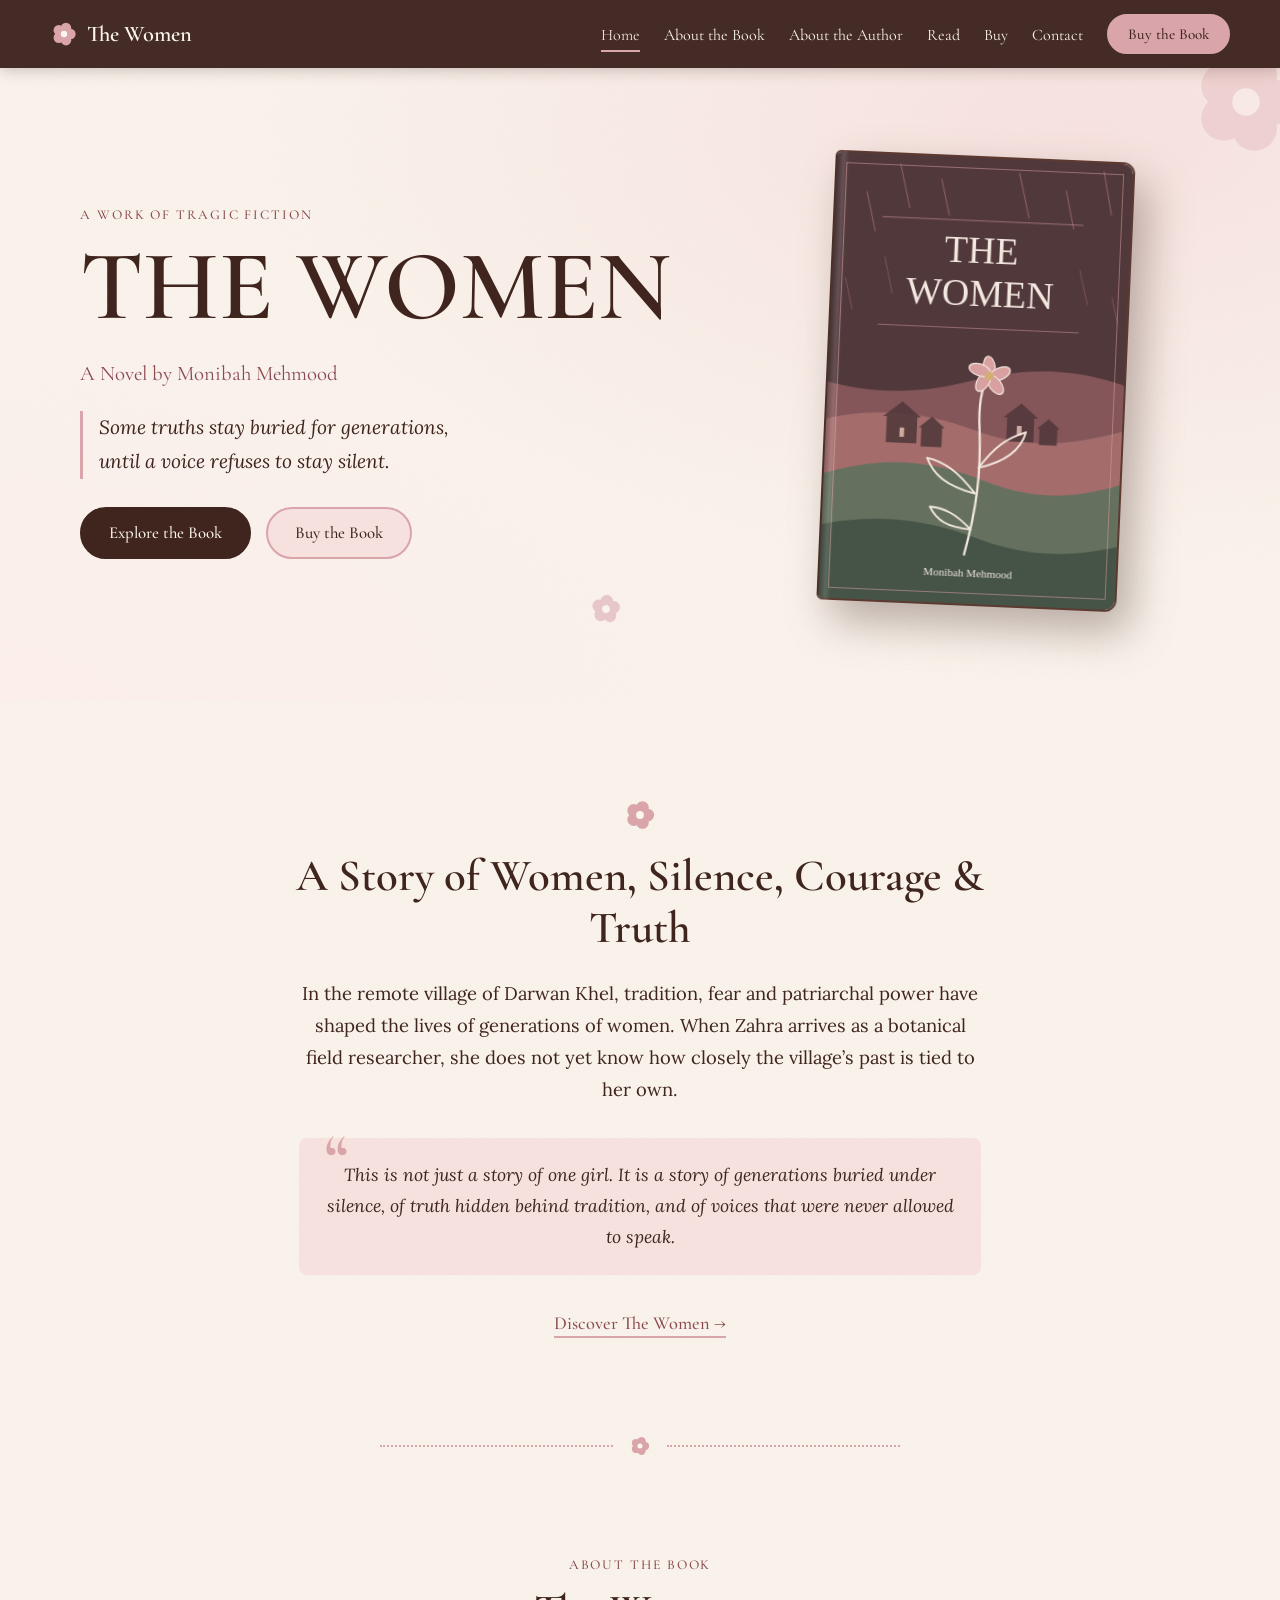
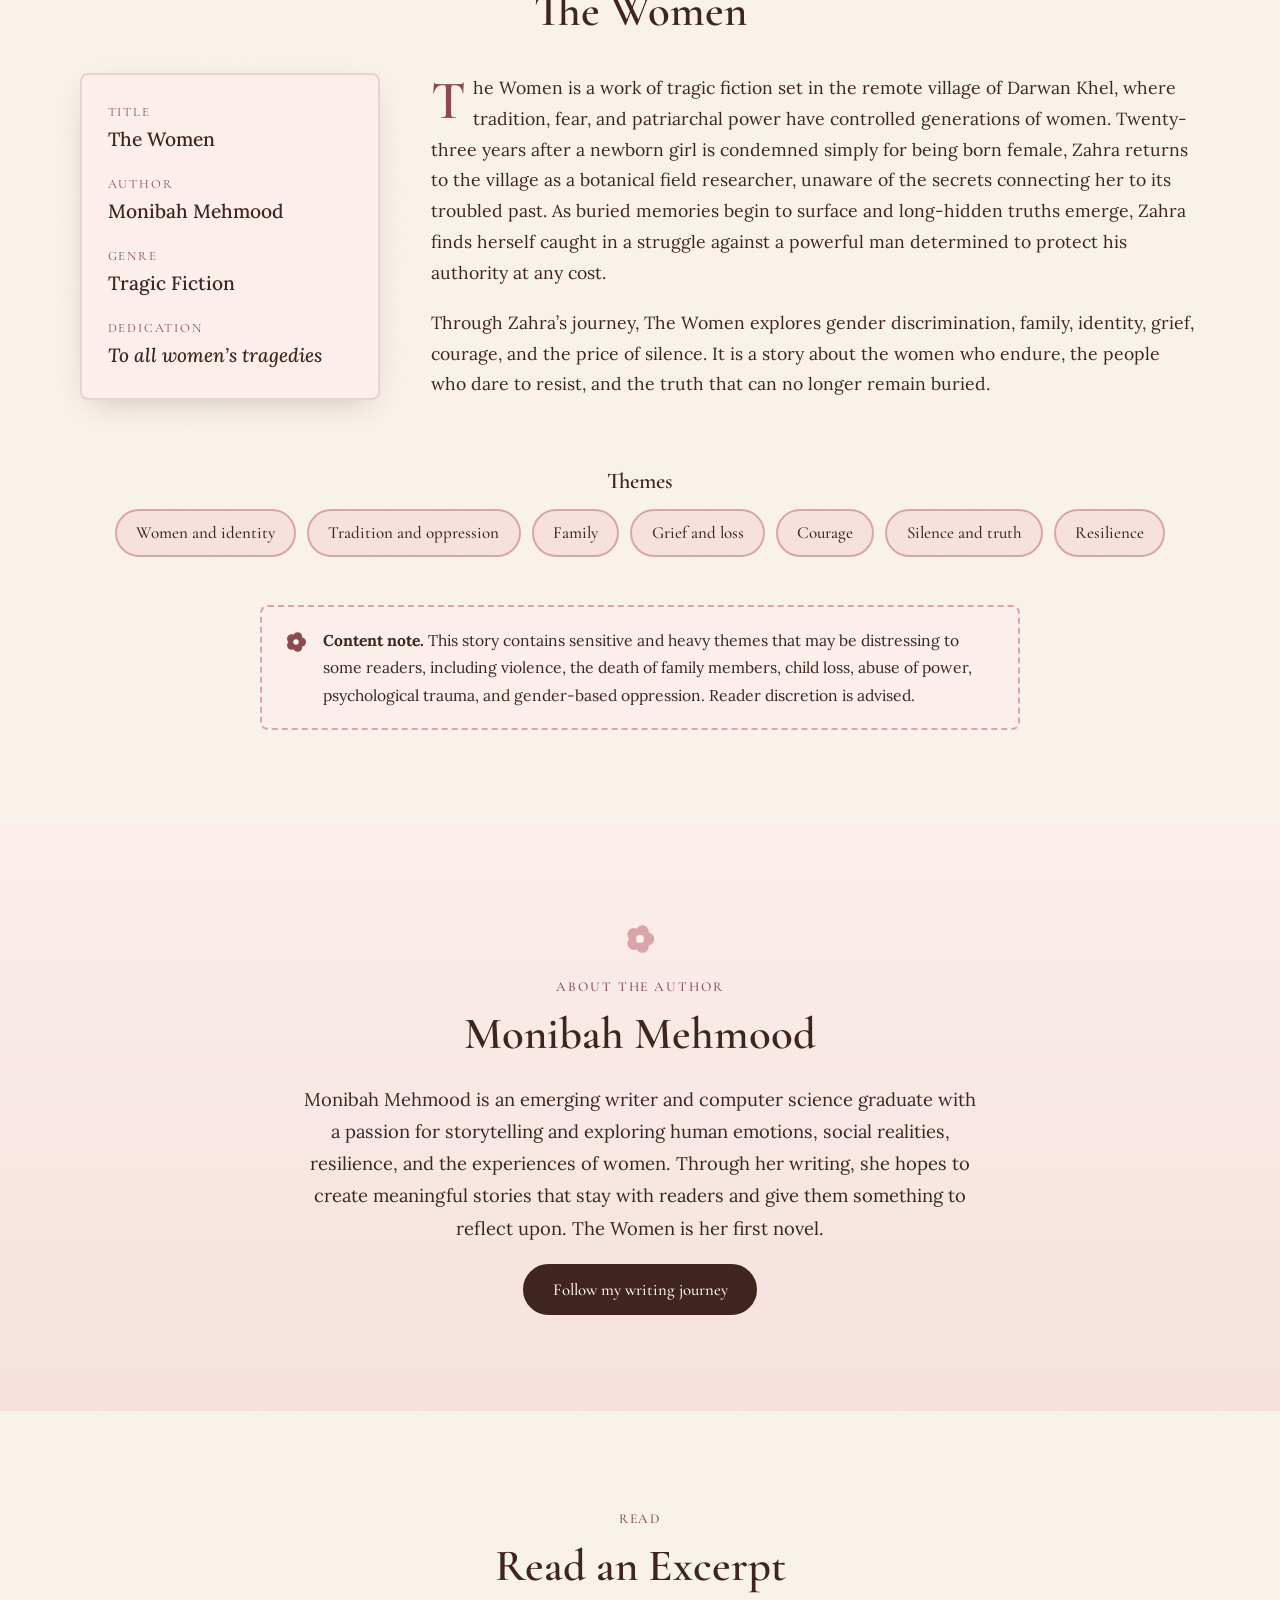
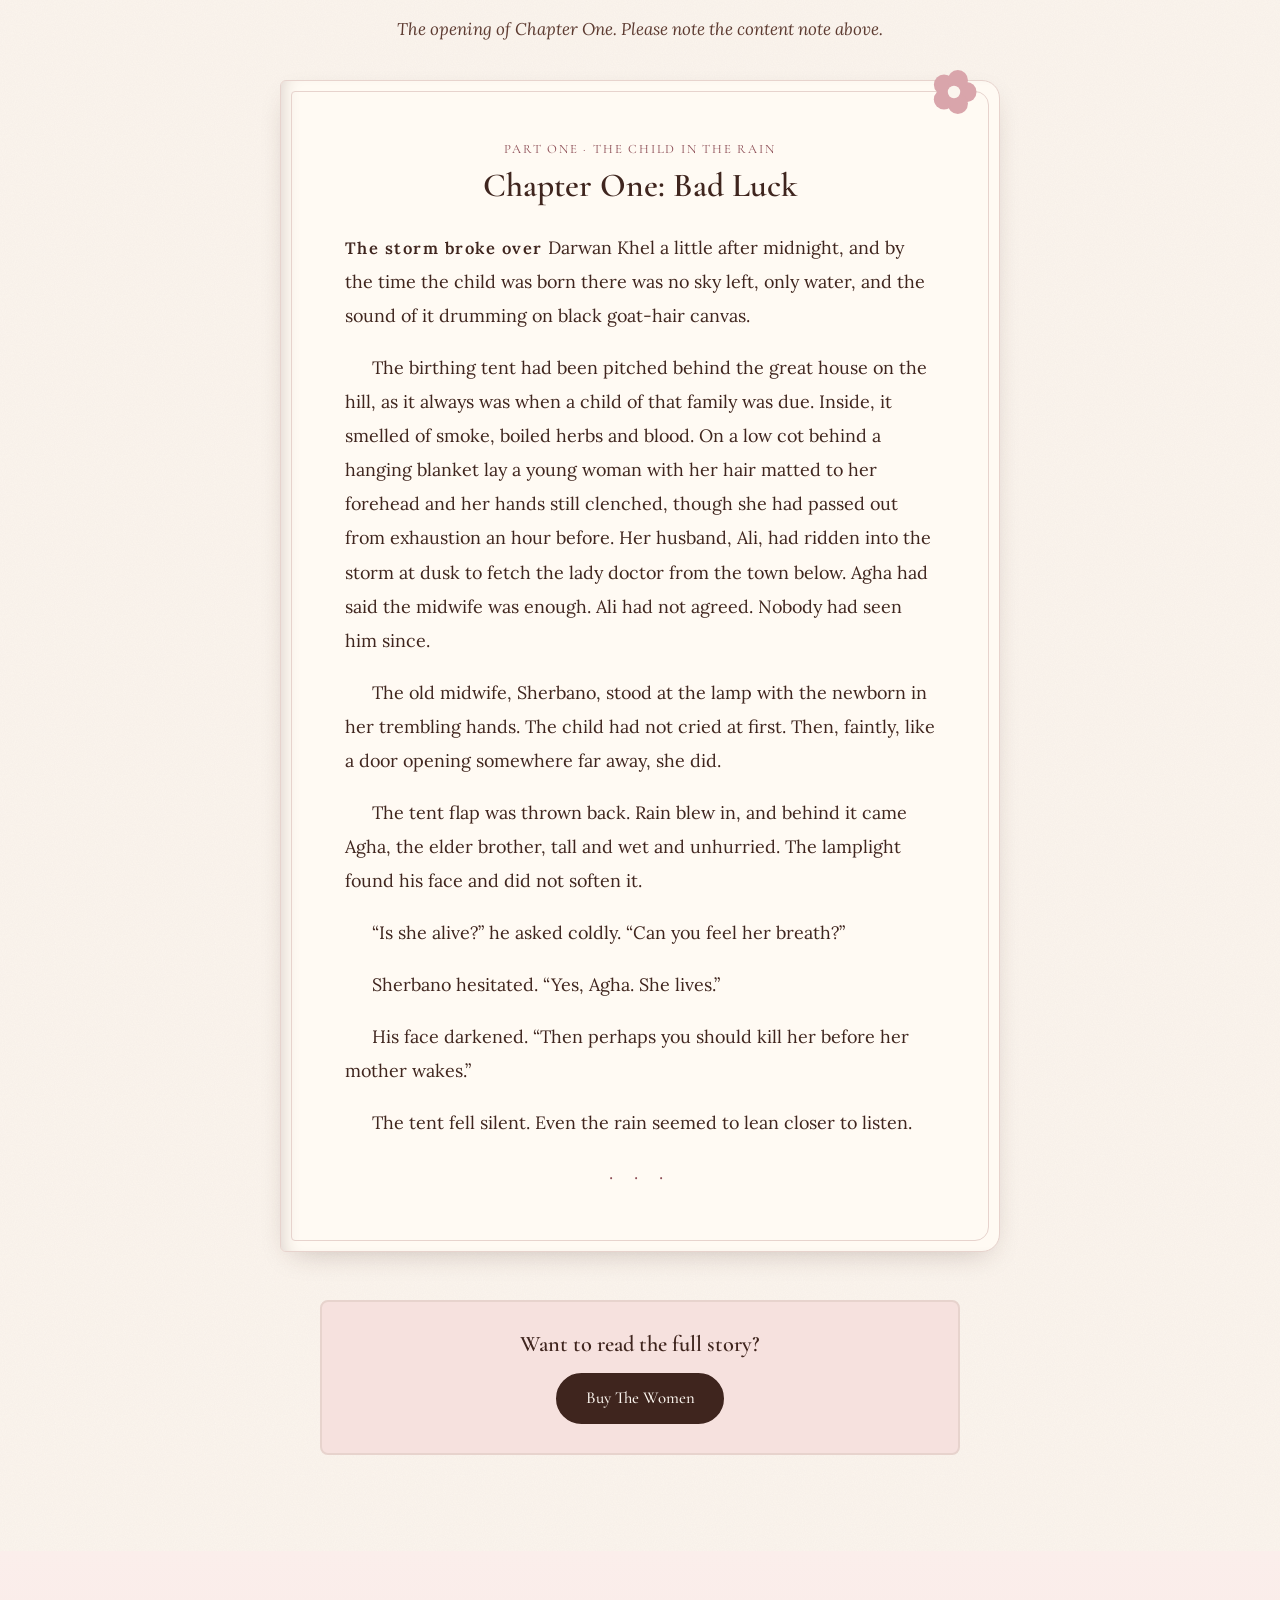
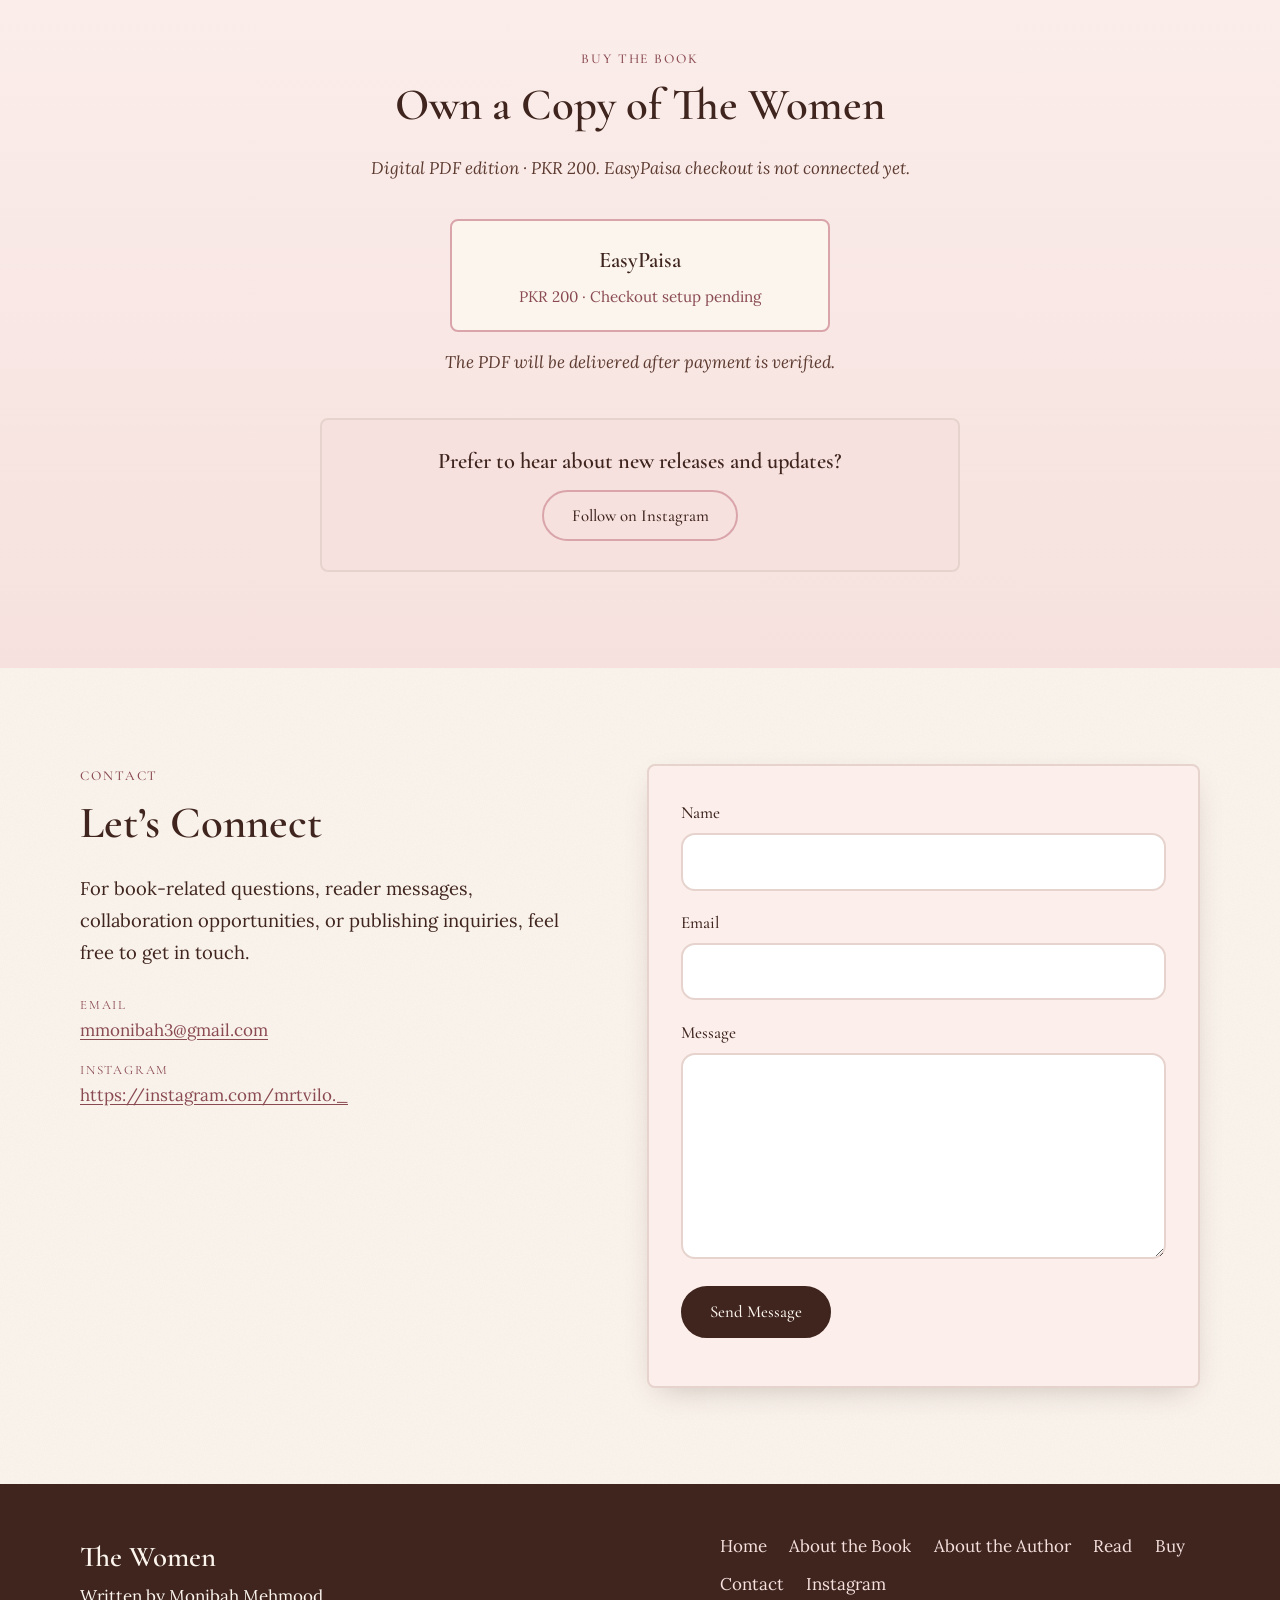
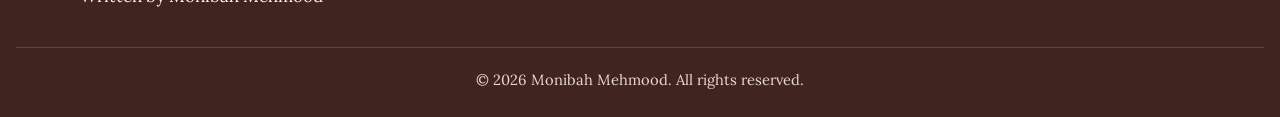
==== index.html @ a2ff743d "first commit" ====
<!doctype html>
<html lang="en">
<head>
  <meta charset="utf-8">
  <meta name="viewport" content="width=device-width, initial-scale=1">
  <title>The Women — Official Author Website</title>
  <meta name="description" content="The Women, a work of tragic fiction by Monibah Mehmood. Set in the village of Darwan Khel, it is a story of women, silence, courage and truth.">
  <meta name="theme-color" content="#4a2a22">
  <meta property="og:title" content="The Women — Official Author Website">
  <meta property="og:description" content="A novel of tragic fiction by Monibah Mehmood.">
  <meta property="og:type" content="website">
  <link rel="icon" type="image/svg+xml" href="assets/favicon.svg">
  <link rel="preconnect" href="https://fonts.googleapis.com">
  <link rel="preconnect" href="https://fonts.gstatic.com" crossorigin>
  <link href="https://fonts.googleapis.com/css2?family=Cormorant+Garamond:wght@400;500;600;700&family=Lora:ital,wght@0,400;0,500;0,600;1,400&display=swap" rel="stylesheet">
  <link rel="stylesheet" href="css/style.css">
  <script>document.documentElement.classList.add('js');</script>
</head>
<body>
  <a class="skip-link" href="#main">Skip to content</a>

  <!-- Decorative shapes (reused below). Edit colours in css/style.css -->
  <svg width="0" height="0" style="position:absolute" aria-hidden="true" focusable="false">
    <defs>
      <symbol id="flower" viewBox="0 0 48 48">
        <g fill="currentColor"><circle cx="35" cy="24" r="9"/><circle cx="27.4" cy="34.5" r="9"/><circle cx="15.1" cy="30.5" r="9"/><circle cx="15.1" cy="17.5" r="9"/><circle cx="27.4" cy="13.5" r="9"/></g>
        <circle cx="24" cy="24" r="5.5" fill="var(--cream)"/>
      </symbol>
    </defs>
  </svg>

  <!-- ===================== HEADER / NAV ===================== -->
  <header class="site-header" id="top">
    <nav class="nav" aria-label="Main navigation">
      <a class="brand" href="#home" aria-label="The Women — home">
        <svg class="brand-flower" aria-hidden="true"><use href="#flower"/></svg>
        <span data-cfg-text="bookTitle">The Women</span>
      </a>

      <button class="nav-toggle" type="button" aria-expanded="false" aria-controls="nav-menu" aria-label="Open menu">
        <svg class="icon icon-menu" aria-hidden="true" viewBox="0 0 24 24" fill="none" stroke="currentColor" stroke-width="2" stroke-linecap="round"><path d="M4 6h16M4 12h16M4 18h16"/></svg>
        <svg class="icon icon-close" aria-hidden="true" viewBox="0 0 24 24" fill="none" stroke="currentColor" stroke-width="2" stroke-linecap="round"><path d="m18 6-12 12M6 6l12 12"/></svg>
      </button>

      <ul class="nav-menu" id="nav-menu">
        <li><a href="#home">Home</a></li>
        <li><a href="#about-book">About the Book</a></li>
        <li><a href="#about-author">About the Author</a></li>
        <li><a href="#read">Read</a></li>
        <li><a href="#buy">Buy</a></li>
        <li><a href="#contact">Contact</a></li>
        <li class="nav-cta"><a class="btn btn-small btn-primary" href="#buy" data-cfg-href="buyButtonTarget">Buy the Book</a></li>
      </ul>
    </nav>
  </header>

  <main id="main">

    <!-- ===================== HERO ===================== -->
    <section class="hero" id="home" aria-labelledby="hero-title">
      <svg class="deco d-flower hero-bloom-left" aria-hidden="true"><use href="#flower"/></svg>
      <svg class="deco d-flower hero-bloom-corner" aria-hidden="true"><use href="#flower"/></svg>

      <div class="container hero-grid">
        <div class="hero-text">
          <p class="eyebrow">A work of tragic fiction</p>
          <h1 id="hero-title" class="book-title"><span data-cfg-text-upper="bookTitle">THE WOMEN</span></h1>
          <p class="byline">A Novel by <span data-cfg-text="authorName">Monibah Mehmood</span></p>
          <p class="tagline">Some truths stay buried for generations, until a voice refuses to stay silent.</p>
          <div class="btn-row">
            <a class="btn btn-primary" href="#about-book">Explore the Book</a>
            <a class="btn btn-secondary" href="#buy" data-cfg-href="buyButtonTarget">Buy the Book</a>
          </div>
        </div>

        <div class="hero-cover">
          <!-- BOOK COVER: shown if the image in js/config.js exists; otherwise the placeholder shows -->
          <div class="book" id="book-mockup">
            <div class="book-cover">
              <img id="book-cover-img" class="cover-img" alt="Book cover of The Women by Monibah Mehmood" hidden width="800" height="1200">
              <div class="cover-placeholder" id="cover-placeholder">
                <svg class="deco-inline" aria-hidden="true"><use href="#flower"/></svg>
                <p>The Women</p>
                <small>Cover preview unavailable.</small>
              </div>
            </div>
          </div>
        </div>
      </div>
    </section>

    <!-- ===================== INTRO ===================== -->
    <section class="section intro" aria-labelledby="intro-title">
      <div class="container narrow center reveal">
        <svg class="deco-inline dc-flower" aria-hidden="true"><use href="#flower"/></svg>
        <h2 id="intro-title">A Story of Women, Silence, Courage &amp; Truth</h2>
        <p class="lead">In the remote village of Darwan Khel, tradition, fear and patriarchal power have shaped the lives of generations of women. When Zahra arrives as a botanical field researcher, she does not yet know how closely the village’s past is tied to her own.</p>
        <blockquote class="pull">
          This is not just a story of one girl. It is a story of generations buried under silence, of truth hidden behind tradition, and of voices that were never allowed to speak.
        </blockquote>
        <a class="link-arrow" href="#about-book">Discover The Women →</a>
      </div>
    </section>

    <div class="divider" aria-hidden="true"><span></span><svg><use href="#flower"/></svg><span></span></div>

    <!-- ===================== ABOUT THE BOOK ===================== -->
    <section class="section" id="about-book" aria-labelledby="book-title-h">
      <div class="container">
        <header class="section-head reveal">
          <p class="eyebrow">About the Book</p>
          <h2 id="book-title-h">The Women</h2>
        </header>

        <div class="book-grid">
          <aside class="details-card reveal" aria-label="Book details">
            <dl>
              <div><dt>Title</dt><dd data-cfg-text="bookTitle">The Women</dd></div>
              <div><dt>Author</dt><dd data-cfg-text="authorName">Monibah Mehmood</dd></div>
              <div><dt>Genre</dt><dd data-cfg-text="genre">Tragic Fiction</dd></div>
              <div><dt>Dedication</dt><dd><em>To all women’s tragedies</em></dd></div>
            </dl>
          </aside>

          <div class="prose reveal">
            <p>The Women is a work of tragic fiction set in the remote village of Darwan Khel, where tradition, fear, and patriarchal power have controlled generations of women. Twenty-three years after a newborn girl is condemned simply for being born female, Zahra returns to the village as a botanical field researcher, unaware of the secrets connecting her to its troubled past. As buried memories begin to surface and long-hidden truths emerge, Zahra finds herself caught in a struggle against a powerful man determined to protect his authority at any cost.</p>
            <p>Through Zahra’s journey, The Women explores gender discrimination, family, identity, grief, courage, and the price of silence. It is a story about the women who endure, the people who dare to resist, and the truth that can no longer remain buried.</p>
          </div>
        </div>

        <div class="themes reveal">
          <h3>Themes</h3>
          <ul class="chips">
            <li>Women and identity</li>
            <li>Tradition and oppression</li>
            <li>Family</li>
            <li>Grief and loss</li>
            <li>Courage</li>
            <li>Silence and truth</li>
            <li>Resilience</li>
          </ul>
        </div>

        <aside class="note reveal" aria-label="Content note">
          <svg class="deco-inline" aria-hidden="true"><use href="#flower"/></svg>
          <p><strong>Content note.</strong> This story contains sensitive and heavy themes that may be distressing to some readers, including violence, the death of family members, child loss, abuse of power, psychological trauma, and gender-based oppression. Reader discretion is advised.</p>
        </aside>
      </div>
    </section>

    <!-- ===================== ABOUT THE AUTHOR ===================== -->
    <section class="section tinted" id="about-author" aria-labelledby="author-title">
      <div class="container narrow center reveal">
        <svg class="deco-inline dc-flower" aria-hidden="true"><use href="#flower"/></svg>
        <p class="eyebrow">About the Author</p>
        <h2 id="author-title" data-cfg-text="authorName">Monibah Mehmood</h2>
        <p class="lead">Monibah Mehmood is an emerging writer and computer science graduate with a passion for storytelling and exploring human emotions, social realities, resilience, and the experiences of women. Through her writing, she hopes to create meaningful stories that stay with readers and give them something to reflect upon. The Women is her first novel.</p>
        <a class="btn btn-primary" href="https://instagram.com/YOUR_USERNAME" data-cfg-href="instagramUrl" target="_blank" rel="noopener noreferrer">Follow my writing journey<span class="sr-only"> (opens Instagram in a new tab)</span></a>
      </div>
    </section>

    <!-- ===================== READ ===================== -->
    <section class="section" id="read" aria-labelledby="read-title">
      <div class="container">
        <header class="section-head reveal">
          <p class="eyebrow">Read</p>
          <h2 id="read-title">Read an Excerpt</h2>
          <p class="sub">The opening of Chapter One. Please note the content note above.</p>
        </header>

        <article class="page reveal" aria-label="Excerpt from Chapter One">
          <svg class="deco page-flower" aria-hidden="true"><use href="#flower"/></svg>
          <p class="chapter-label">Part One · The Child in the Rain</p>
          <h3 class="chapter-title">Chapter One: Bad Luck</h3>
          <div class="excerpt">
            <p><span class="opening">The storm broke over</span> Darwan Khel a little after midnight, and by the time the child was born there was no sky left, only water, and the sound of it drumming on black goat-hair canvas.</p>
            <p>The birthing tent had been pitched behind the great house on the hill, as it always was when a child of that family was due. Inside, it smelled of smoke, boiled herbs and blood. On a low cot behind a hanging blanket lay a young woman with her hair matted to her forehead and her hands still clenched, though she had passed out from exhaustion an hour before. Her husband, Ali, had ridden into the storm at dusk to fetch the lady doctor from the town below. Agha had said the midwife was enough. Ali had not agreed. Nobody had seen him since.</p>
            <p>The old midwife, Sherbano, stood at the lamp with the newborn in her trembling hands. The child had not cried at first. Then, faintly, like a door opening somewhere far away, she did.</p>
            <p>The tent flap was thrown back. Rain blew in, and behind it came Agha, the elder brother, tall and wet and unhurried. The lamplight found his face and did not soften it.</p>
            <p>“Is she alive?” he asked coldly. “Can you feel her breath?”</p>
            <p>Sherbano hesitated. “Yes, Agha. She lives.”</p>
            <p>His face darkened. “Then perhaps you should kill her before her mother wakes.”</p>
            <p>The tent fell silent. Even the rain seemed to lean closer to listen.</p>
          </div>
          <p class="excerpt-end" aria-hidden="true">· · ·</p>
        </article>

        <div class="cta-card reveal">
          <h3>Want to read the full story?</h3>
          <a class="btn btn-primary" href="#buy" data-cfg-href="buyButtonTarget">Buy The Women</a>
        </div>
      </div>
    </section>

    <!-- ===================== BUY ===================== -->
    <section class="section tinted" id="buy" aria-labelledby="buy-title">
      <div class="container narrow center">
        <header class="section-head reveal">
          <p class="eyebrow">Buy the Book</p>
          <h2 id="buy-title">Own a Copy of The Women</h2>
          <p class="sub">Digital PDF edition · PKR 200. EasyPaisa checkout is not connected yet.</p>
        </header>

        <ul class="store-grid reveal">
          <li>
            <div class="store-card" aria-label="EasyPaisa checkout, PKR 200, not yet available">
              <span class="store-name">EasyPaisa</span>
              <span class="store-go">PKR 200 · Checkout setup pending</span>
            </div>
          </li>
        </ul>

        <p class="sub">The PDF will be delivered after payment is verified.</p>

        <div class="cta-card reveal">
          <h3>Prefer to hear about new releases and updates?</h3>
          <a class="btn btn-secondary" href="https://instagram.com/YOUR_USERNAME" data-cfg-href="instagramUrl" target="_blank" rel="noopener noreferrer">Follow on Instagram<span class="sr-only"> (opens in a new tab)</span></a>
        </div>
      </div>
    </section>

    <!-- ===================== CONTACT ===================== -->
    <section class="section" id="contact" aria-labelledby="contact-title">
      <div class="container">
        <div class="contact-grid">
          <div class="reveal">
            <p class="eyebrow">Contact</p>
            <h2 id="contact-title">Let’s Connect</h2>
            <p class="lead left">For book-related questions, reader messages, collaboration opportunities, or publishing inquiries, feel free to get in touch.</p>
            <ul class="contact-list">
              <li><span>Email</span> <a href="mailto:YOUR_EMAIL@example.com" data-cfg-mailto="email" data-cfg-text="email">YOUR_EMAIL@example.com</a></li>
              <li><span>Instagram</span> <a href="https://instagram.com/YOUR_USERNAME" data-cfg-href="instagramUrl" data-cfg-text="instagramUrl" target="_blank" rel="noopener noreferrer">https://instagram.com/YOUR_USERNAME</a></li>
            </ul>
          </div>

          <form class="contact-form reveal" id="contact-form" novalidate>
            <div class="field">
              <label for="cf-name">Name</label>
              <input id="cf-name" name="name" type="text" autocomplete="name" required aria-describedby="err-name">
              <p class="error" id="err-name" role="alert"></p>
            </div>
            <div class="field">
              <label for="cf-email">Email</label>
              <input id="cf-email" name="email" type="email" autocomplete="email" required aria-describedby="err-email">
              <p class="error" id="err-email" role="alert"></p>
            </div>
            <div class="field">
              <label for="cf-message">Message</label>
              <textarea id="cf-message" name="message" rows="6" required aria-describedby="err-message"></textarea>
              <p class="error" id="err-message" role="alert"></p>
            </div>
            <!-- Honeypot field: hidden from people, catches simple spam bots -->
            <div class="hp" aria-hidden="true"><label>Leave empty <input type="text" name="_gotcha" tabindex="-1" autocomplete="off"></label></div>
            <button class="btn btn-primary" type="submit">Send Message</button>
            <p class="form-status" id="form-status" role="status" aria-live="polite"></p>
          </form>
        </div>
      </div>
    </section>
  </main>

  <!-- ===================== FOOTER ===================== -->
  <footer class="site-footer">
    <div class="container footer-grid">
      <div>
        <p class="footer-title" data-cfg-text="bookTitle">The Women</p>
        <p>Written by <span data-cfg-text="authorName">Monibah Mehmood</span></p>
      </div>
      <nav aria-label="Footer navigation">
        <ul class="footer-links">
          <li><a href="#home">Home</a></li>
          <li><a href="#about-book">About the Book</a></li>
          <li><a href="#about-author">About the Author</a></li>
          <li><a href="#read">Read</a></li>
          <li><a href="#buy">Buy</a></li>
          <li><a href="#contact">Contact</a></li>
          <li><a href="https://instagram.com/YOUR_USERNAME" data-cfg-href="instagramUrl" target="_blank" rel="noopener noreferrer">Instagram<span class="sr-only"> (opens in a new tab)</span></a></li>
        </ul>
      </nav>
    </div>
    <p class="copyright">© 2026 Monibah Mehmood. All rights reserved.</p>
  </footer>

  <script src="js/config.js"></script>
  <script src="js/main.js"></script>
</body>
</html>
---- css/style.css ----
/* ==========================================================
   THE WOMEN — STYLES
   Colours and fonts are set once in :root — change them there.
   ========================================================== */
:root {
  --choc: #3f251e;        /* main text / nav */
  --choc-soft: #5c3a30;
  --rose-brown: #8a4a52;  /* accents (AA on cream) */
  --dusty: #d9a5ab;       /* dusty pink */
  --blush: #f6e1de;       /* blush pink */
  --blush-2: #fbeeeb;
  --cream: #fbf5ee;
  --line: #e7d3cd;

  --font-display: "Cormorant Garamond", Georgia, serif;
  --font-body: "Lora", Georgia, "Times New Roman", serif;

  --radius: 8px;
  --shadow: 0 10px 30px -12px rgba(63, 37, 30, .28);
  --header-h: 68px;
}

*,*::before,*::after { box-sizing: border-box; }
html { scroll-behavior: smooth; scroll-padding-top: calc(var(--header-h) + 8px); -webkit-text-size-adjust: 100%; }
body {
  margin: 0;
  font-family: var(--font-body);
  font-size: 1.0625rem;
  line-height: 1.75;
  color: var(--choc);
  background-color: var(--cream);
  /* subtle paper grain */
  background-image: url("data:image/svg+xml,%3Csvg xmlns='http://www.w3.org/2000/svg' width='160' height='160'%3E%3Cfilter id='n'%3E%3CfeTurbulence type='fractalNoise' baseFrequency='.9' numOctaves='2' stitchTiles='stitch'/%3E%3CfeColorMatrix values='0 0 0 0 .35 0 0 0 0 .2 0 0 0 0 .15 0 0 0 .05 0'/%3E%3C/filter%3E%3Crect width='100%25' height='100%25' filter='url(%23n)'/%3E%3C/svg%3E");
}
img { max-width: 100%; height: auto; display: block; }
a { color: var(--rose-brown); text-underline-offset: 3px; }
a:hover { color: var(--choc); }
h1,h2,h3 { font-family: var(--font-display); font-weight: 600; line-height: 1.15; margin: 0 0 .5em; color: var(--choc); }
h2 { font-size: clamp(1.9rem, 4.5vw, 2.8rem); }
h3 { font-size: 1.4rem; }
p { margin: 0 0 1.1em; }
code { background: var(--blush); padding: .1em .4em; border-radius: 6px; font-size: .9em; }

:focus-visible { outline: 3px solid var(--rose-brown); outline-offset: 3px; border-radius: 6px; }

.sr-only { position: absolute; width: 1px; height: 1px; overflow: hidden; clip: rect(0 0 0 0); white-space: nowrap; }
.skip-link { position: absolute; left: 12px; top: -60px; background: var(--choc); color: var(--cream); padding: .6rem 1rem; border-radius: 10px; z-index: 200; }
.skip-link:focus { top: 12px; color: var(--cream); }

.container { width: min(1120px, 100% - 2.5rem); margin-inline: auto; }
.container.narrow { width: min(760px, 100% - 2.5rem); }
.center { text-align: center; }
.section { padding: clamp(3.5rem, 8vw, 6rem) 0; position: relative; }
.tinted { background: linear-gradient(180deg, var(--blush-2), var(--blush)); }

.eyebrow { font-family: var(--font-display); font-weight: 500; letter-spacing: .14em; text-transform: uppercase; font-size: .85rem; color: var(--rose-brown); margin-bottom: .6rem; }
.lead { font-size: 1.15rem; max-width: 62ch; margin-inline: auto; }
.lead.left { margin-inline: 0; }
.sub { color: var(--choc-soft); font-style: italic; }
.section-head { text-align: center; margin-bottom: 2.2rem; }

/* ---------- Buttons ---------- */
.btn {
  display: inline-block; font-family: var(--font-display); font-weight: 500; font-size: 1.05rem;
  padding: .85rem 1.7rem; border-radius: 999px; text-decoration: none; cursor: pointer;
  border: 2px solid var(--choc); transition: transform .2s, background-color .2s, color .2s, box-shadow .2s;
  line-height: 1.2; text-align: center;
}
.btn:hover { transform: translateY(-2px); box-shadow: var(--shadow); }
.btn-primary { background: var(--choc); color: var(--cream); }
.btn-primary:hover { background: var(--rose-brown); border-color: var(--rose-brown); color: #fff; }
.btn-secondary { background: var(--blush); color: var(--choc); border-color: var(--dusty); }
.btn-secondary:hover { background: var(--dusty); border-color: var(--dusty); color: var(--choc); }
.btn-small { padding: .55rem 1.2rem; font-size: .95rem; }
.btn-row { display: flex; flex-wrap: wrap; gap: .9rem; margin-top: 1.8rem; }
.link-arrow { font-family: var(--font-display); font-weight: 500; font-size: 1.15rem; color: var(--rose-brown); text-decoration: none; border-bottom: 2px solid var(--dusty); padding-bottom: 2px; }
.link-arrow:hover { color: var(--choc); border-color: var(--choc); }

/* ---------- Header / nav ---------- */
.site-header { position: sticky; top: 0; z-index: 100; background: rgba(63, 37, 30, .97); color: var(--cream); height: var(--header-h); box-shadow: 0 2px 14px rgba(63,37,30,.25); }
.nav { width: min(1180px, 100% - 2rem); margin-inline: auto; height: 100%; display: flex; align-items: center; justify-content: space-between; position: relative; }
.brand { display: flex; align-items: center; gap: .55rem; font-family: var(--font-display); font-weight: 600; font-size: 1.4rem; color: var(--cream); text-decoration: none; }
.brand:hover { color: var(--blush); }
.brand-flower { width: 28px; height: 28px; color: var(--dusty); }
.nav-menu { list-style: none; display: flex; align-items: center; gap: 1.5rem; margin: 0; padding: 0; }
.nav-menu a:not(.btn) { color: var(--cream); text-decoration: none; font-family: var(--font-display); font-weight: 400; font-size: 1rem; padding: .35rem 0; border-bottom: 2px solid transparent; transition: border-color .2s, color .2s; }
.nav-menu a:not(.btn):hover, .nav-menu a.active { border-color: var(--dusty); color: var(--blush); }
.nav-cta .btn-primary { background: var(--dusty); color: var(--choc); border-color: var(--dusty); }
.nav-cta .btn-primary:hover { background: var(--blush); border-color: var(--blush); color: var(--choc); }

.nav-toggle { display: none; background: none; border: 0; padding: 10px; cursor: pointer; border-radius: 10px; }
.nav-toggle .icon { display: block; width: 26px; height: 26px; }
.nav-toggle .icon-close, .nav-toggle[aria-expanded="true"] .icon-menu { display: none; }
.nav-toggle[aria-expanded="true"] .icon-close { display: block; }
.site-header :focus-visible { outline-color: var(--blush); }

@media (max-width: 900px) {
  .nav-toggle { display: block; }
  .nav-menu {
    position: absolute; top: var(--header-h); right: -1rem; left: -1rem; flex-direction: column; align-items: stretch; gap: 0;
    background: var(--choc); padding: .5rem 1.5rem 1.5rem; border-top: 1px solid rgba(255,255,255,.12);
    display: none; box-shadow: 0 16px 24px -10px rgba(0,0,0,.35);
  }
  .nav-menu.open { display: flex; }
  .nav-menu li { border-bottom: 1px solid rgba(255,255,255,.1); }
  .nav-menu a:not(.btn) { display: block; padding: .9rem 0; border-bottom: 0; }
  .nav-cta { border-bottom: 0 !important; padding-top: 1rem; }
  .nav-cta .btn { display: block; }
}

/* ---------- Hero ---------- */
.hero { position: relative; overflow: hidden; padding: clamp(3rem, 7vw, 5.5rem) 0 clamp(3.5rem, 8vw, 6rem);
  background: radial-gradient(ellipse at 85% 10%, var(--blush) 0%, transparent 55%), radial-gradient(ellipse at 0% 100%, var(--blush-2) 0%, transparent 50%); }
.hero-grid { display: grid; grid-template-columns: 1.2fr .9fr; gap: clamp(2rem, 6vw, 5rem); align-items: center; position: relative; z-index: 1; }
.book-title { font-size: clamp(3.2rem, 9vw, 6.2rem); line-height: 1; margin: 0 0 .2em; color: var(--choc); }
.byline { font-family: var(--font-display); font-size: 1.3rem; color: var(--rose-brown); margin-bottom: 1.2rem; }
.tagline { font-style: italic; font-size: 1.2rem; max-width: 34ch; border-left: 3px solid var(--dusty); padding-left: 1rem; }

.deco { position: absolute; z-index: 0; pointer-events: none; }
.d-flower { color: var(--dusty); }
.hero-bloom-left { width: 34px; height: 34px; bottom: 12%; left: 46%; opacity: .55; transform: rotate(-12deg); }
.hero-bloom-corner { width: 120px; height: 120px; top: -26px; right: -26px; opacity: .3; }
.deco-inline { width: 34px; height: 34px; }
.dc-flower { color: var(--dusty); margin-bottom: .6rem; }

/* Book mockup */
.hero-cover { display: flex; justify-content: center; }
.book { position: relative; width: min(300px, 78vw); aspect-ratio: 2 / 3; transform: rotate(2.5deg); filter: drop-shadow(14px 20px 22px rgba(63,37,30,.35)); transition: transform .35s; }
.book:hover { transform: rotate(0deg) translateY(-4px); }
.book::before { content: ""; position: absolute; left: 0; top: 0; bottom: 0; width: 14px; background: linear-gradient(90deg, rgba(0,0,0,.25), rgba(255,255,255,.12) 60%, transparent); border-radius: 6px 0 0 6px; z-index: 2; }
.book-cover { width: 100%; height: 100%; border-radius: 6px 12px 12px 6px; overflow: hidden; background: var(--blush); border: 2px solid var(--choc-soft); }
.cover-img { width: 100%; height: 100%; object-fit: cover; }
.cover-placeholder { height: 100%; display: flex; flex-direction: column; align-items: center; justify-content: center; text-align: center; gap: .6rem; padding: 1.5rem 1.6rem; margin: 10px; height: calc(100% - 20px); border: 2px dashed var(--rose-brown); border-radius: 8px; color: var(--choc); }
.cover-placeholder .deco-inline { color: var(--dusty); width: 46px; height: 46px; }
.cover-placeholder p { font-family: var(--font-display); font-weight: 500; font-size: 1.05rem; margin: 0; line-height: 1.35; }
.cover-placeholder small { font-size: .8rem; line-height: 1.4; }

@media (max-width: 820px) {
  .hero-grid { grid-template-columns: 1fr; text-align: center; }
  .tagline { margin-inline: auto; border-left: 0; padding-left: 0; }
  .btn-row { justify-content: center; }
  .hero-cover { order: -1; }
  .book { width: min(240px, 66vw); }
}

/* ---------- Intro ---------- */
.pull { margin: 2rem auto; padding: 1.4rem 1.6rem; max-width: 62ch; background: var(--blush); border-radius: var(--radius); font-style: italic; font-size: 1.1rem; position: relative; }
.pull::before { content: "“"; position: absolute; top: -.2em; left: .4em; font: 700 4rem/1 var(--font-display); color: var(--dusty); }

.divider { display: flex; align-items: center; gap: 1rem; width: min(520px, 80%); margin: 0 auto; color: var(--dusty); }
.divider span { flex: 1; height: 0; border-top: 2px dotted var(--dusty); }
.divider svg { width: 22px; height: 22px; }

/* ---------- About the book ---------- */
.book-grid { display: grid; grid-template-columns: 300px 1fr; gap: clamp(1.5rem, 4vw, 3.5rem); align-items: start; }
.details-card { background: var(--blush-2); border: 2px solid var(--line); border-radius: var(--radius); padding: 1.6rem; box-shadow: var(--shadow); }
.details-card dl { margin: 0; } .details-card div + div { margin-top: 1rem; }
.details-card dt { font-family: var(--font-display); font-size: .8rem; letter-spacing: .14em; text-transform: uppercase; color: var(--rose-brown); }
.details-card dd { margin: 0; font-size: 1.2rem; font-weight: 500; }
.prose p { font-size: 1.1rem; }
.prose p:first-child::first-letter { font-family: var(--font-display); font-weight: 600; font-size: 3.4rem; float: left; line-height: .85; padding: .1em .12em 0 0; color: var(--rose-brown); }
.themes { margin-top: 3rem; text-align: center; }
.chips { list-style: none; display: flex; flex-wrap: wrap; justify-content: center; gap: .7rem; padding: 0; margin: 1rem 0 0; }
.chips li { background: var(--blush); border: 2px solid var(--dusty); border-radius: 999px; padding: .45rem 1.2rem; font-family: var(--font-display); font-weight: 500; transition: background .2s, transform .2s; }
.chips li:hover { background: var(--dusty); transform: translateY(-2px); }
.note { display: flex; gap: .9rem; align-items: flex-start; max-width: 760px; margin: 3rem auto 0; padding: 1.2rem 1.4rem; border: 2px dashed var(--dusty); border-radius: var(--radius); font-size: .98rem; background: var(--blush-2); }
.note p { margin: 0; } .note .deco-inline { flex: none; width: 24px; height: 24px; color: var(--rose-brown); margin-top: .2rem; }

@media (max-width: 820px) { .book-grid { grid-template-columns: 1fr; } }

/* ---------- Read ---------- */
.page { position: relative; max-width: 720px; margin: 0 auto 3rem; padding: clamp(2rem, 6vw, 3.6rem) clamp(1.4rem, 6vw, 4rem); background: #fffaf3; border: 1px solid var(--line); border-radius: 6px 18px 18px 6px;
  box-shadow: inset 14px 0 18px -14px rgba(63,37,30,.22), var(--shadow); }
.page::before { content: ""; position: absolute; inset: 10px; border: 1px solid var(--line); border-radius: 4px 14px 14px 4px; pointer-events: none; }
.page-flower { width: 54px; height: 54px; top: -16px; right: 18px; color: var(--dusty); }
.chapter-label { text-align: center; font-family: var(--font-display); text-transform: uppercase; letter-spacing: .14em; font-size: .8rem; color: var(--rose-brown); margin-bottom: .4rem; }
.chapter-title { text-align: center; font-size: clamp(1.6rem, 4vw, 2.1rem); margin-bottom: 1.6rem; }
.excerpt { font-size: 1.12rem; line-height: 1.9; }
.excerpt p { margin-bottom: 1em; text-indent: 1.5em; } .excerpt p:first-child { text-indent: 0; }
.opening { letter-spacing: .09em; font-size: .92em; font-weight: 600; }
.excerpt-end { text-align: center; color: var(--rose-brown); letter-spacing: .5em; margin: 1.5rem 0 0; }

.cta-card { max-width: 640px; margin: 2.5rem auto 0; text-align: center; padding: 1.8rem; background: var(--blush); border-radius: var(--radius); border: 2px solid var(--line); }
.cta-card h3 { margin-bottom: 1rem; }

/* ---------- Buy ---------- */
.store-grid { list-style: none; width: min(100%, 380px); padding: 0; margin: 0 auto 1rem; display: grid; grid-template-columns: 1fr; gap: 1rem; }
.store-card { display: flex; flex-direction: column; gap: .3rem; align-items: center; justify-content: center; min-height: 112px; padding: 1.2rem; background: var(--cream); border: 2px solid var(--dusty); border-radius: var(--radius); text-decoration: none; color: var(--choc); transition: transform .2s, box-shadow .2s, border-color .2s, background .2s; }
.store-card[href]:hover { transform: translateY(-3px); box-shadow: var(--shadow); border-color: var(--rose-brown); background: #fff; color: var(--choc); }
.store-name { font-family: var(--font-display); font-weight: 600; font-size: 1.4rem; }
.store-go { font-size: .95rem; color: var(--rose-brown); }

/* ---------- Contact ---------- */
.contact-grid { display: grid; grid-template-columns: 1fr 1.1fr; gap: clamp(2rem, 5vw, 4rem); align-items: start; }
.contact-list { list-style: none; padding: 0; margin: 1.6rem 0 0; }
.contact-list li { margin-bottom: .8rem; overflow-wrap: anywhere; }
.contact-list span { display: block; font-family: var(--font-display); font-size: .8rem; letter-spacing: .14em; text-transform: uppercase; color: var(--rose-brown); }
.contact-form { background: var(--blush-2); border: 2px solid var(--line); border-radius: var(--radius); padding: clamp(1.3rem, 4vw, 2rem); box-shadow: var(--shadow); }
.field { margin-bottom: 1.1rem; }
.field label { display: block; font-family: var(--font-display); font-weight: 500; margin-bottom: .3rem; }
.field input, .field textarea { width: 100%; font: inherit; color: var(--choc); background: #fff; border: 2px solid var(--line); border-radius: 14px; padding: .75rem 1rem; transition: border-color .2s, box-shadow .2s; }
.field input:focus, .field textarea:focus { outline: none; border-color: var(--rose-brown); box-shadow: 0 0 0 4px rgba(217,165,171,.4); }
.field.invalid input, .field.invalid textarea { border-color: #a12b3a; }
.error { color: #a12b3a; font-size: .92rem; margin: .3rem 0 0; min-height: 0; }
.error:empty { display: none; }
.hp { position: absolute; left: -9999px; height: 0; overflow: hidden; }
.form-status { margin: 1rem 0 0; font-size: .98rem; }
.form-status.ok { color: #2f5a3a; } .form-status.warn { color: #7a4a12; } .form-status.bad { color: #a12b3a; }
@media (max-width: 820px) { .contact-grid { grid-template-columns: 1fr; } }

/* ---------- Footer ---------- */
.site-footer { background: var(--choc); color: var(--cream); padding: 3rem 0 1.5rem; }
.site-footer a { color: var(--blush); text-decoration: none; }
.site-footer a:hover { color: #fff; text-decoration: underline; }
.footer-grid { display: flex; flex-wrap: wrap; justify-content: space-between; gap: 2rem; }
.footer-title { font-family: var(--font-display); font-size: 1.8rem; font-weight: 600; margin: 0; }
.footer-grid p { margin: 0; }
.footer-links { list-style: none; display: flex; flex-wrap: wrap; gap: .5rem 1.4rem; padding: 0; margin: 0; max-width: 480px; }
.copyright { text-align: center; margin: 2.2rem 1rem 0; padding-top: 1.2rem; border-top: 1px solid rgba(255,255,255,.15); font-size: .92rem; color: #e9d7d2; }

/* ---------- Reveal animations ---------- */
.js .reveal { opacity: 0; transform: translateY(18px); transition: opacity .7s ease, transform .7s ease; }
.js .reveal.in { opacity: 1; transform: none; }

@media (prefers-reduced-motion: reduce) {
  html { scroll-behavior: auto; }
  *, *::before, *::after { transition: none !important; animation: none !important; }
  .js .reveal { opacity: 1; transform: none; }
  .book, .book:hover { transform: none; }
}
[hidden]{display:none !important}
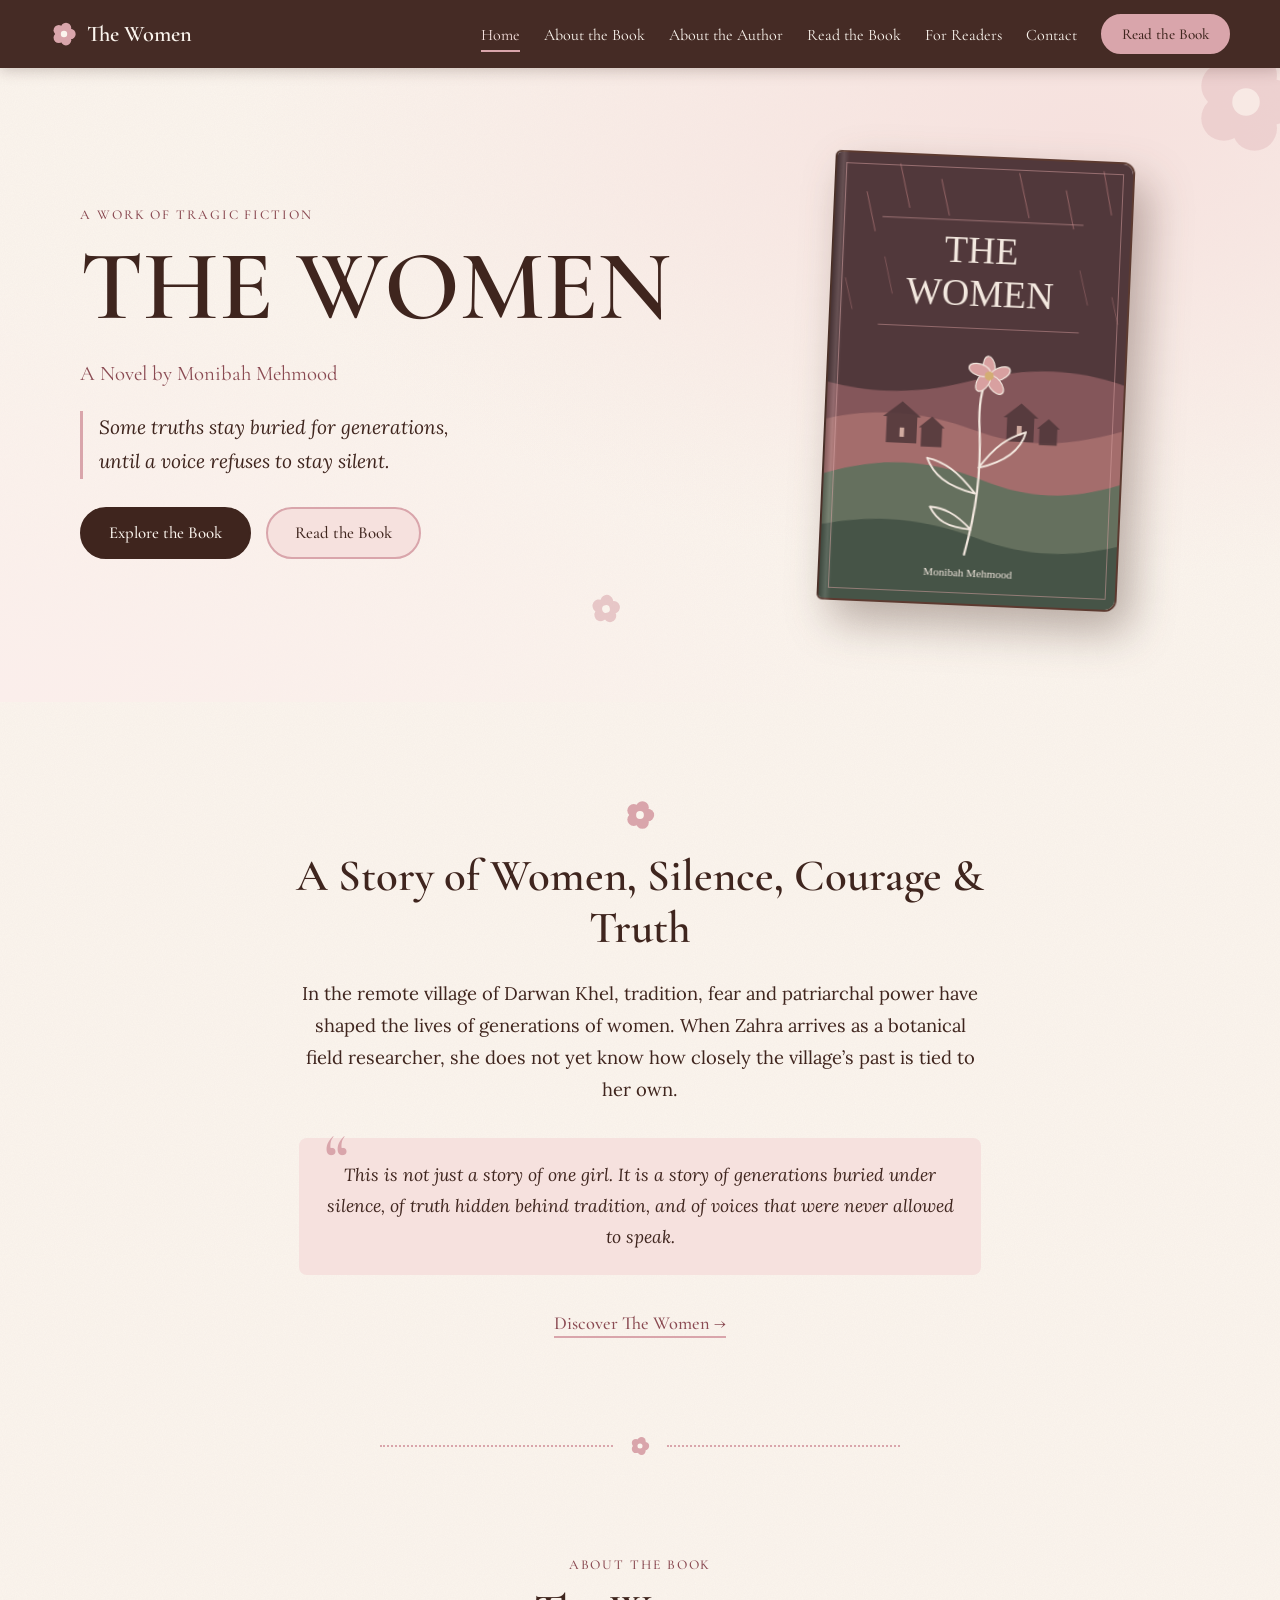
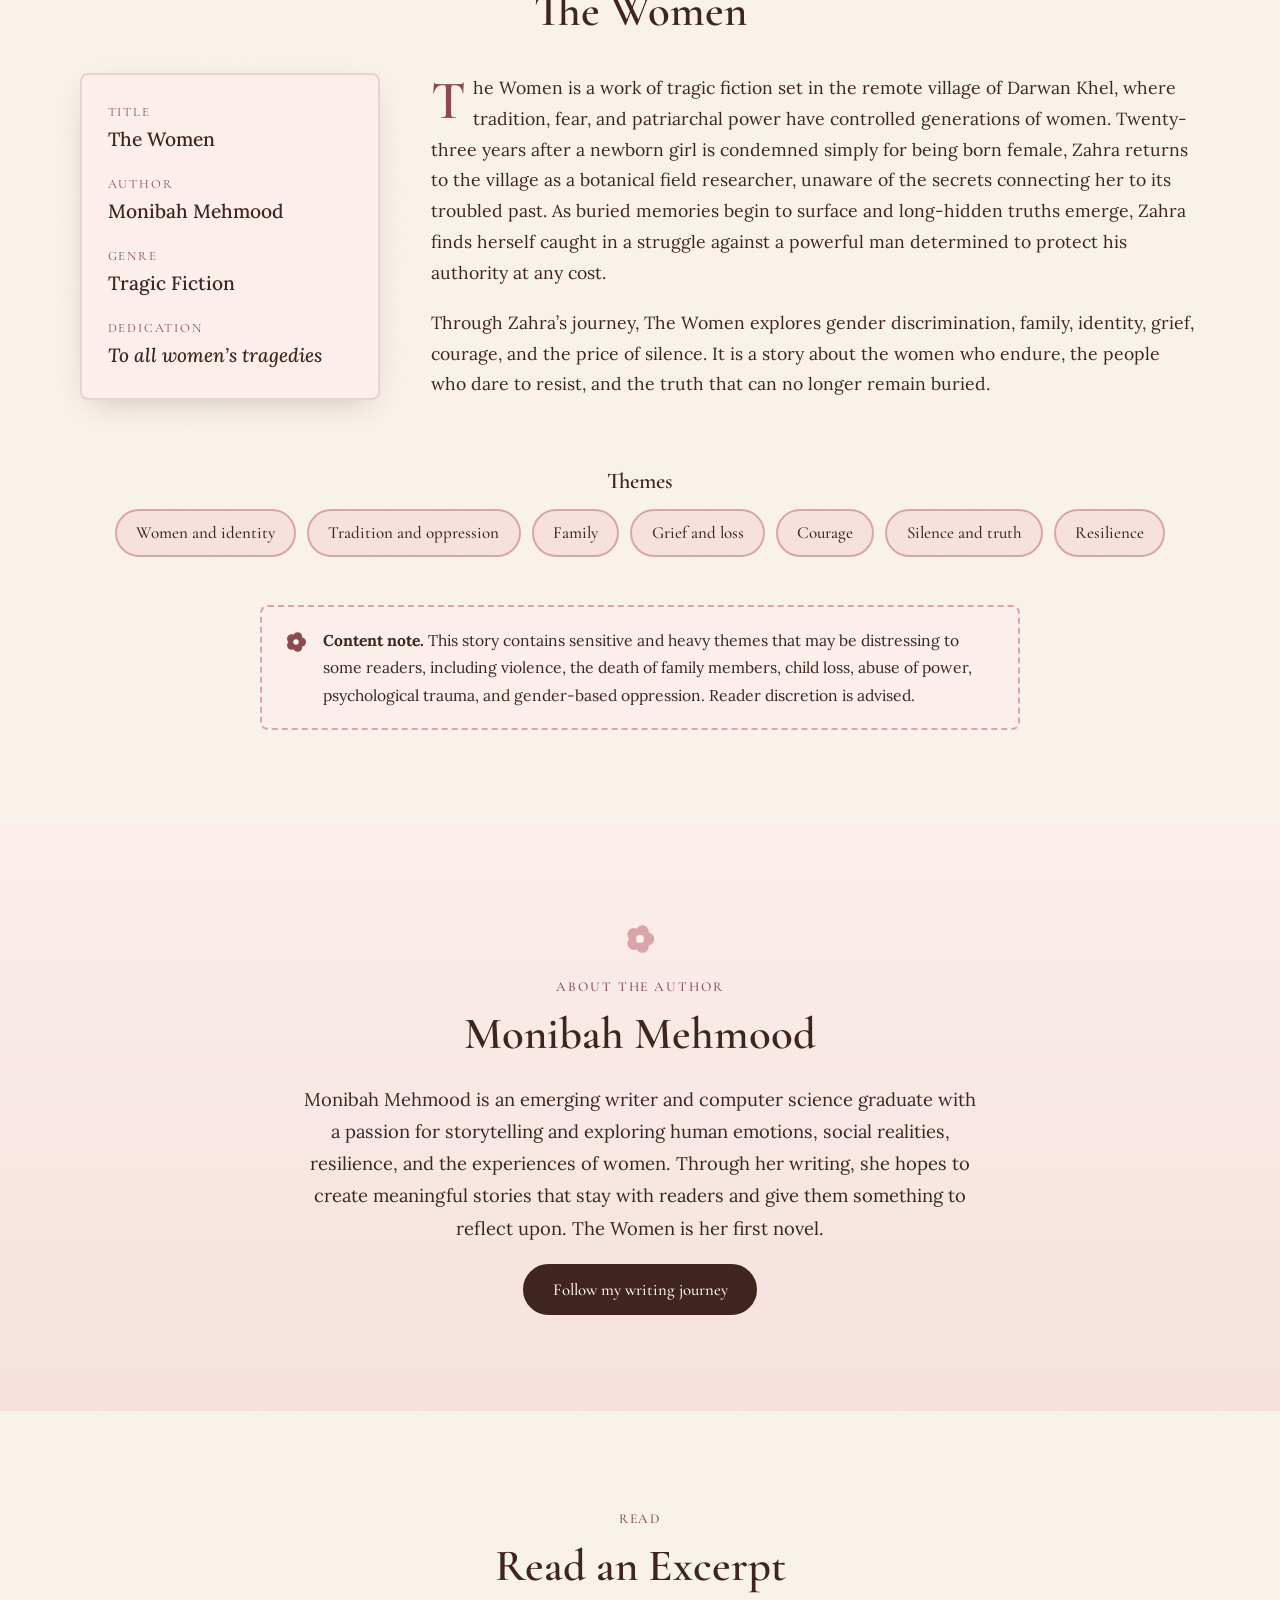
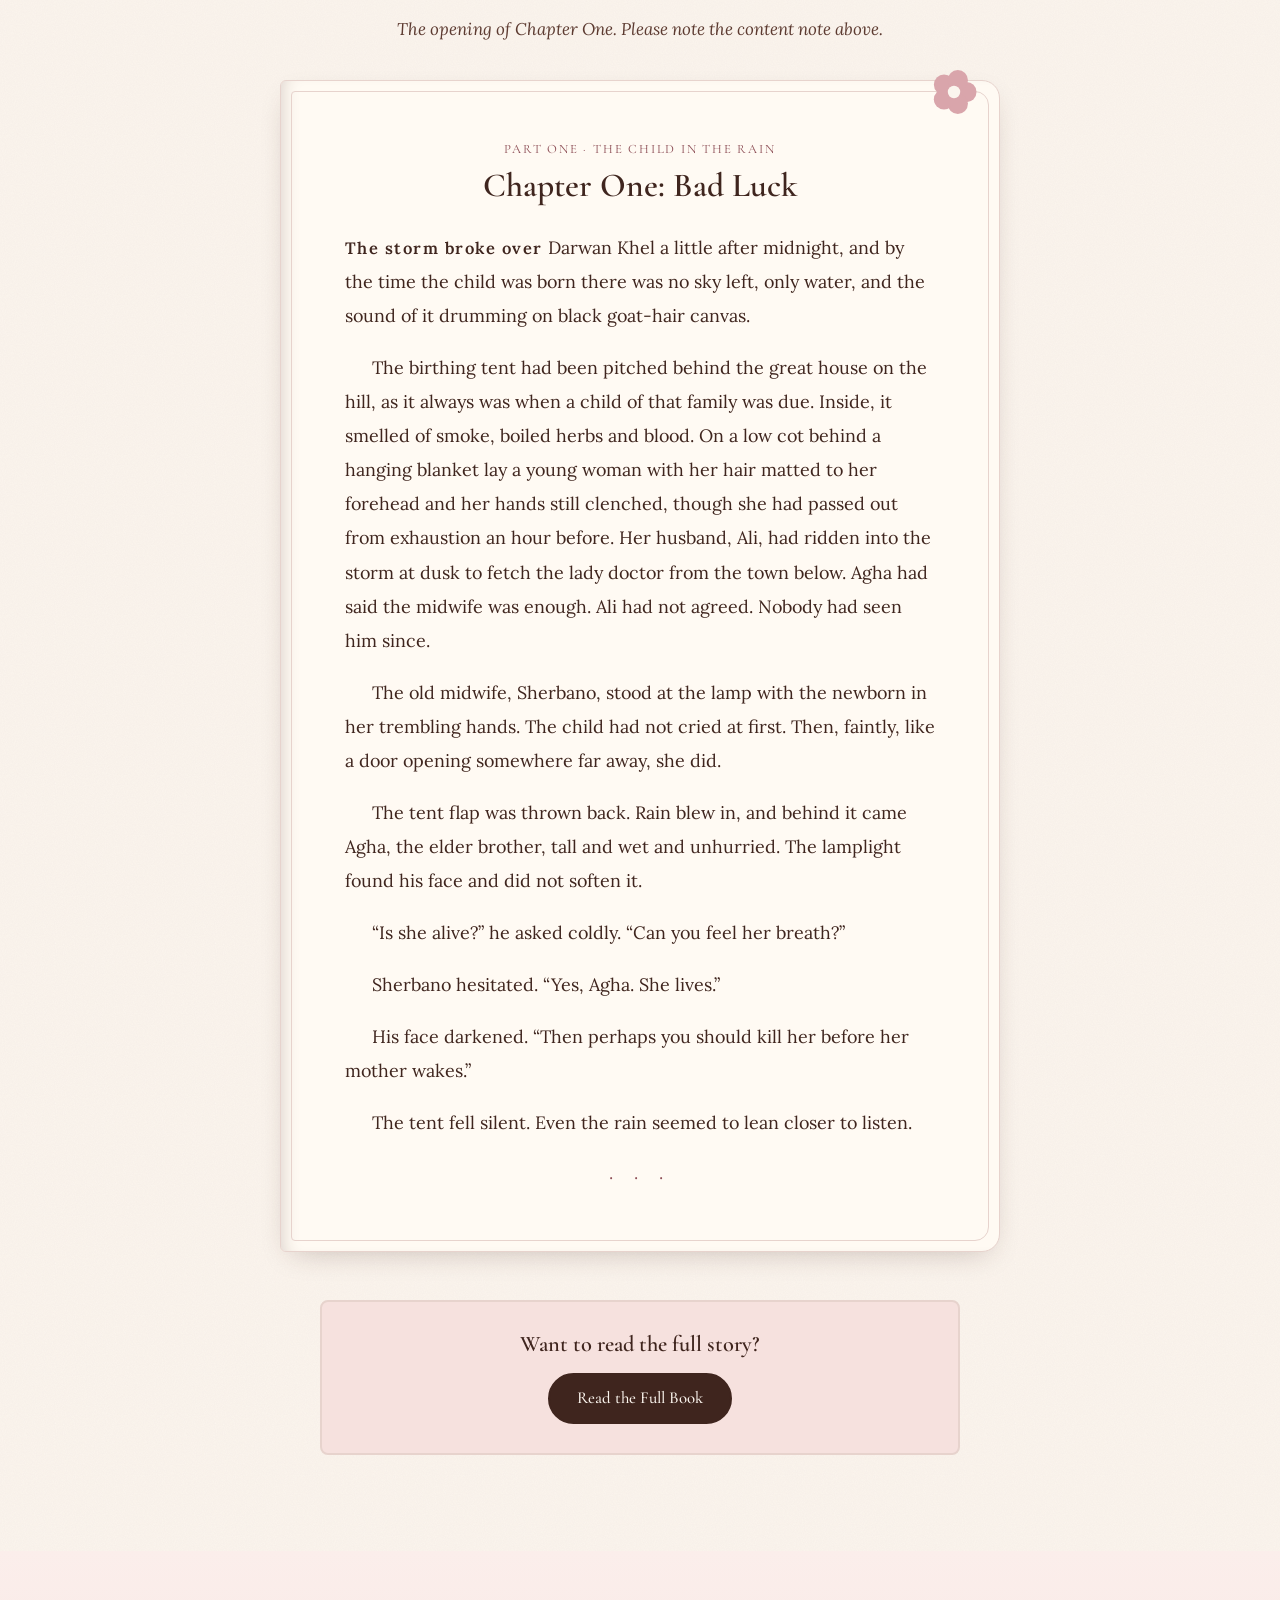
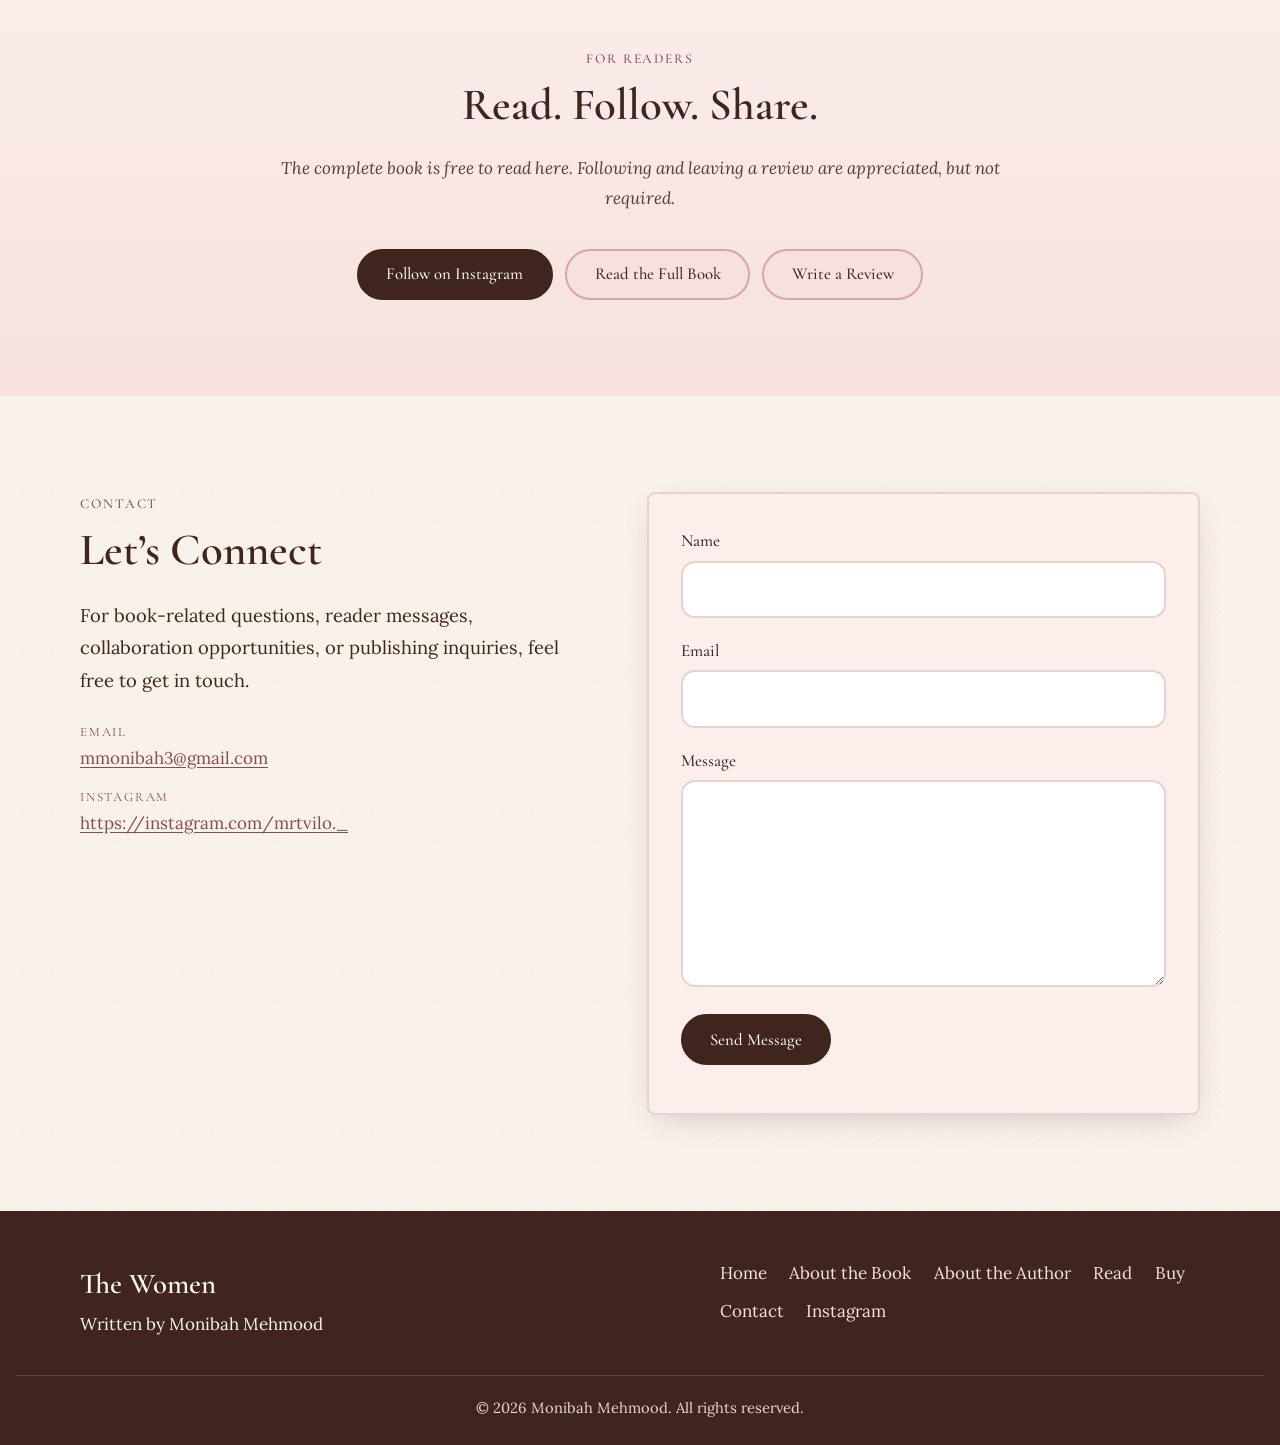
==== commit 596f86d8: "Add free book reader and reader links" ====
--- a/index.html
+++ b/index.html
@@ -46,10 +46,10 @@
         <li><a href="#home">Home</a></li>
         <li><a href="#about-book">About the Book</a></li>
         <li><a href="#about-author">About the Author</a></li>
-        <li><a href="#read">Read</a></li>
-        <li><a href="#buy">Buy</a></li>
+        <li><a href="book.html">Read the Book</a></li>
+        <li><a href="#community">For Readers</a></li>
         <li><a href="#contact">Contact</a></li>
-        <li class="nav-cta"><a class="btn btn-small btn-primary" href="#buy" data-cfg-href="buyButtonTarget">Buy the Book</a></li>
+        <li class="nav-cta"><a class="btn btn-small btn-primary" href="book.html">Read the Book</a></li>
       </ul>
     </nav>
   </header>
@@ -69,7 +69,7 @@
           <p class="tagline">Some truths stay buried for generations, until a voice refuses to stay silent.</p>
           <div class="btn-row">
             <a class="btn btn-primary" href="#about-book">Explore the Book</a>
-            <a class="btn btn-secondary" href="#buy" data-cfg-href="buyButtonTarget">Buy the Book</a>
+            <a class="btn btn-secondary" href="book.html">Read the Book</a>
           </div>
         </div>
 
@@ -187,34 +187,24 @@
 
         <div class="cta-card reveal">
           <h3>Want to read the full story?</h3>
-          <a class="btn btn-primary" href="#buy" data-cfg-href="buyButtonTarget">Buy The Women</a>
-        </div>
-      </div>
-    </section>
-
-    <!-- ===================== BUY ===================== -->
-    <section class="section tinted" id="buy" aria-labelledby="buy-title">
+          <a class="btn btn-primary" href="book.html">Read the Full Book</a>
+        </div>
+      </div>
+    </section>
+
+    <!-- ===================== FOR READERS ===================== -->
+    <section class="section tinted" id="community" aria-labelledby="community-title">
       <div class="container narrow center">
         <header class="section-head reveal">
-          <p class="eyebrow">Buy the Book</p>
-          <h2 id="buy-title">Own a Copy of The Women</h2>
-          <p class="sub">Digital PDF edition · PKR 200. EasyPaisa checkout is not connected yet.</p>
+          <p class="eyebrow">For Readers</p>
+          <h2 id="community-title">Read. Follow. Share.</h2>
+          <p class="sub">The complete book is free to read here. Following and leaving a review are appreciated, but not required.</p>
         </header>
 
-        <ul class="store-grid reveal">
-          <li>
-            <div class="store-card" aria-label="EasyPaisa checkout, PKR 200, not yet available">
-              <span class="store-name">EasyPaisa</span>
-              <span class="store-go">PKR 200 · Checkout setup pending</span>
-            </div>
-          </li>
-        </ul>
-
-        <p class="sub">The PDF will be delivered after payment is verified.</p>
-
-        <div class="cta-card reveal">
-          <h3>Prefer to hear about new releases and updates?</h3>
-          <a class="btn btn-secondary" href="https://instagram.com/YOUR_USERNAME" data-cfg-href="instagramUrl" target="_blank" rel="noopener noreferrer">Follow on Instagram<span class="sr-only"> (opens in a new tab)</span></a>
+        <div class="reader-actions reveal">
+          <a class="btn btn-primary" href="https://instagram.com/mrtvilo._" data-cfg-href="instagramUrl" target="_blank" rel="noopener noreferrer">Follow on Instagram<span class="sr-only"> (opens in a new tab)</span></a>
+          <a class="btn btn-secondary" href="book.html">Read the Full Book</a>
+          <a class="btn btn-secondary" href="mailto:mmonibah3@gmail.com?subject=Review%20of%20The%20Women" data-cfg-href="reviewUrl">Write a Review</a>
         </div>
       </div>
     </section>
--- a/css/style.css
+++ b/css/style.css
@@ -184,7 +184,7 @@
 .cta-card h3 { margin-bottom: 1rem; }
 
 /* ---------- Buy ---------- */
-.store-grid { list-style: none; width: min(100%, 380px); padding: 0; margin: 0 auto 1rem; display: grid; grid-template-columns: 1fr; gap: 1rem; }
+.reader-actions { display: flex; flex-wrap: wrap; justify-content: center; gap: .8rem; }
 .store-card { display: flex; flex-direction: column; gap: .3rem; align-items: center; justify-content: center; min-height: 112px; padding: 1.2rem; background: var(--cream); border: 2px solid var(--dusty); border-radius: var(--radius); text-decoration: none; color: var(--choc); transition: transform .2s, box-shadow .2s, border-color .2s, background .2s; }
 .store-card[href]:hover { transform: translateY(-3px); box-shadow: var(--shadow); border-color: var(--rose-brown); background: #fff; color: var(--choc); }
 .store-name { font-family: var(--font-display); font-weight: 600; font-size: 1.4rem; }
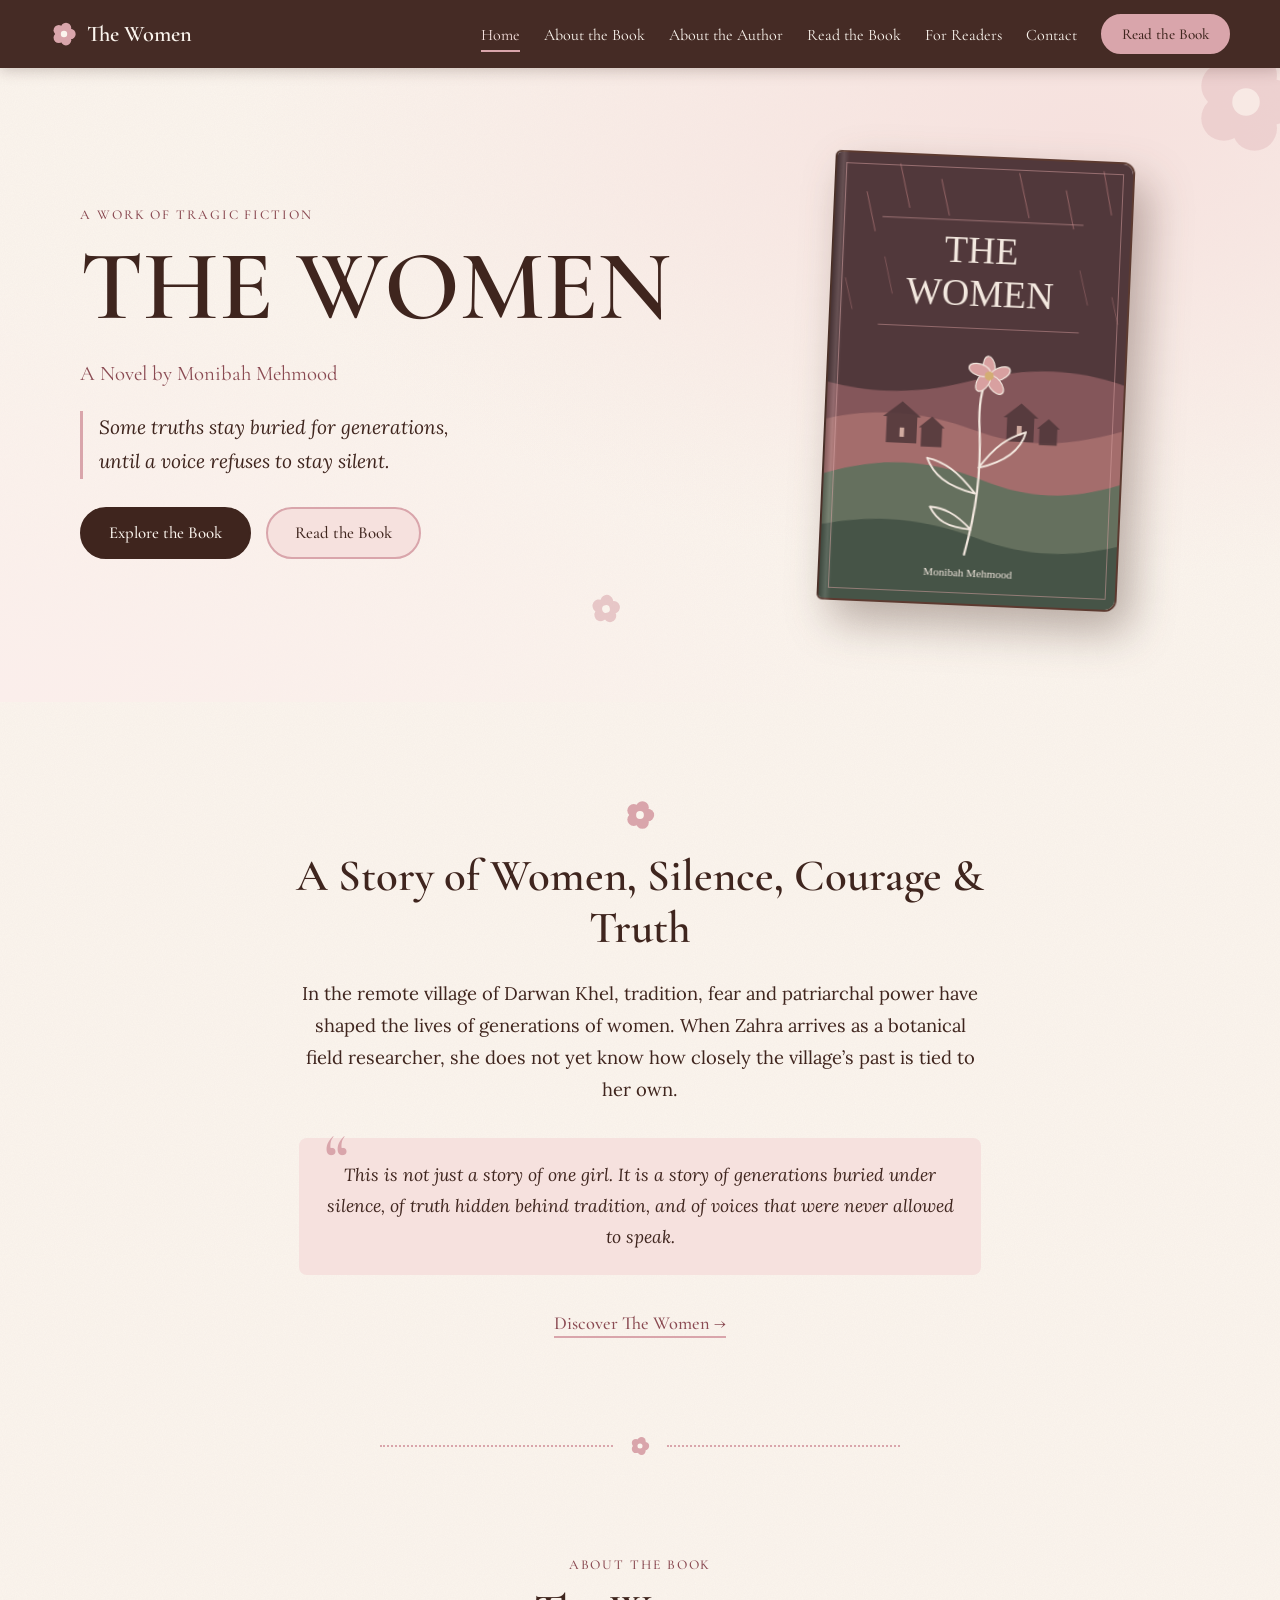
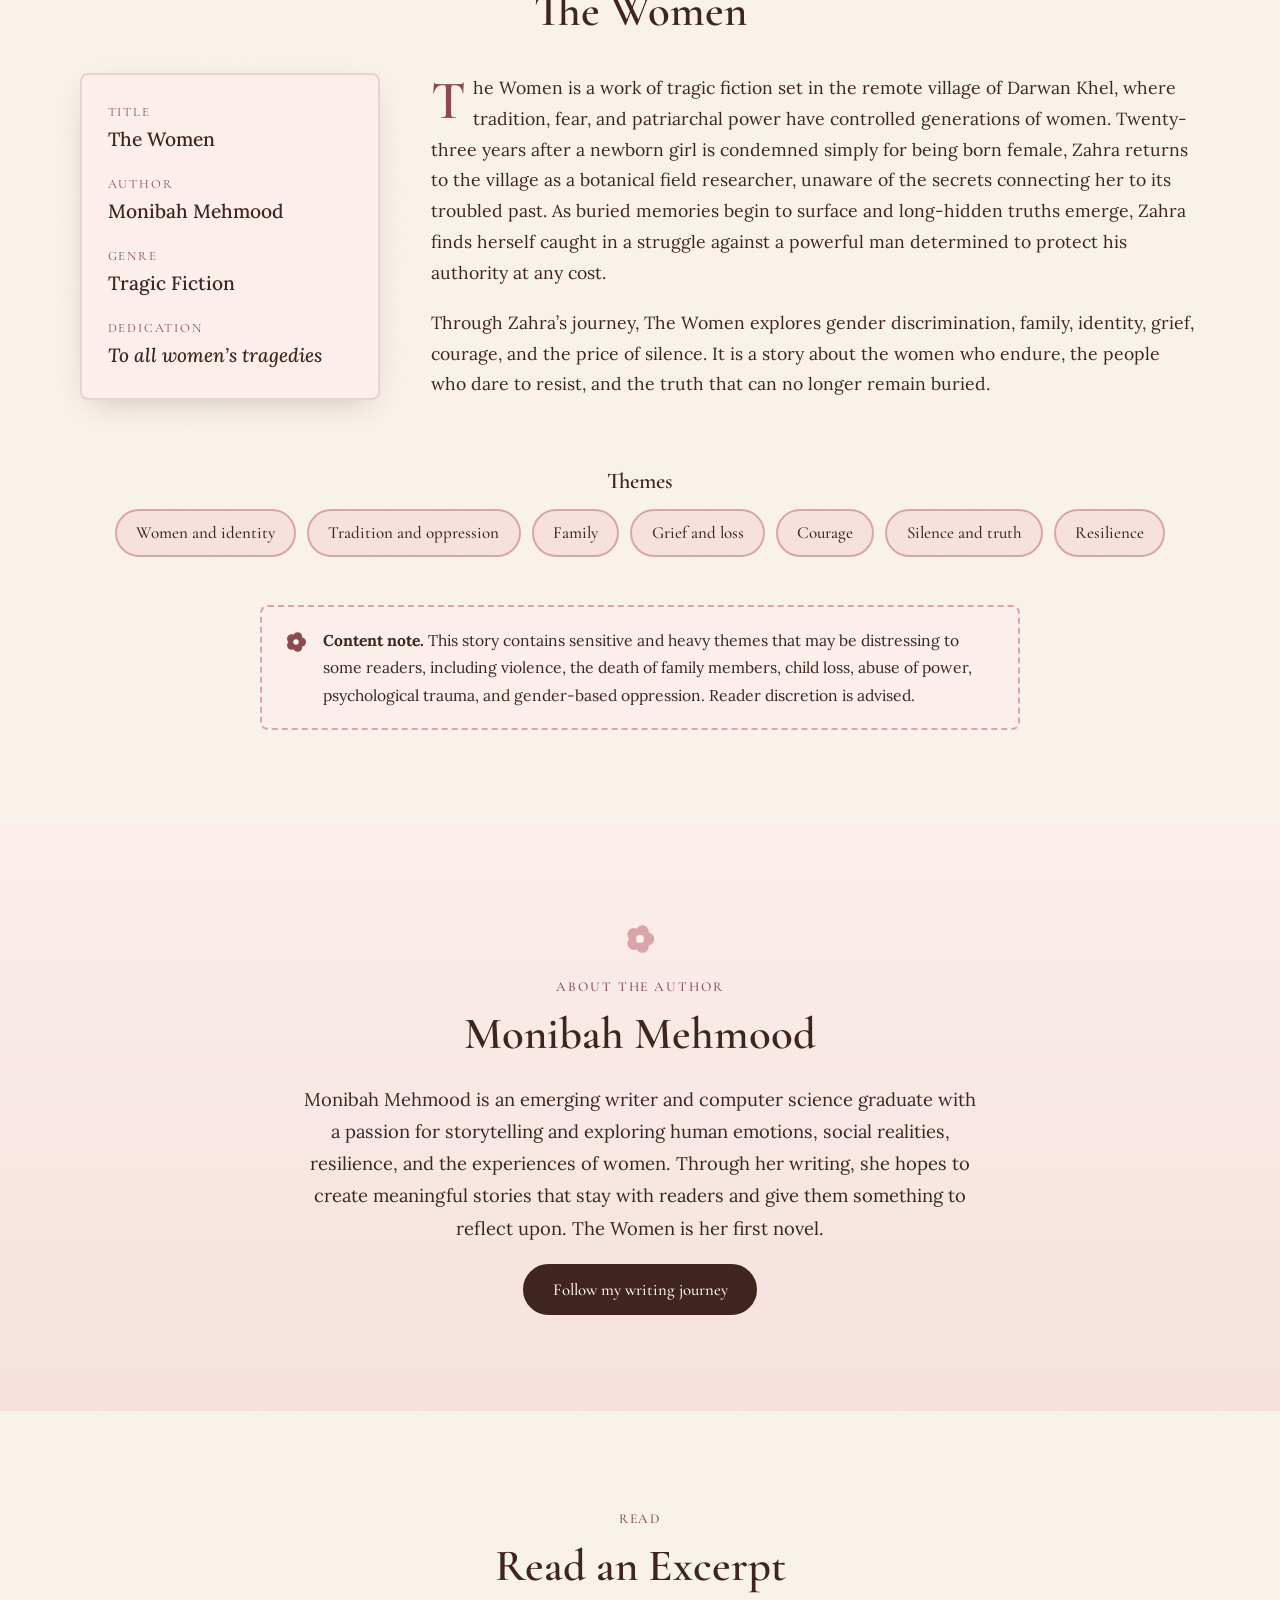
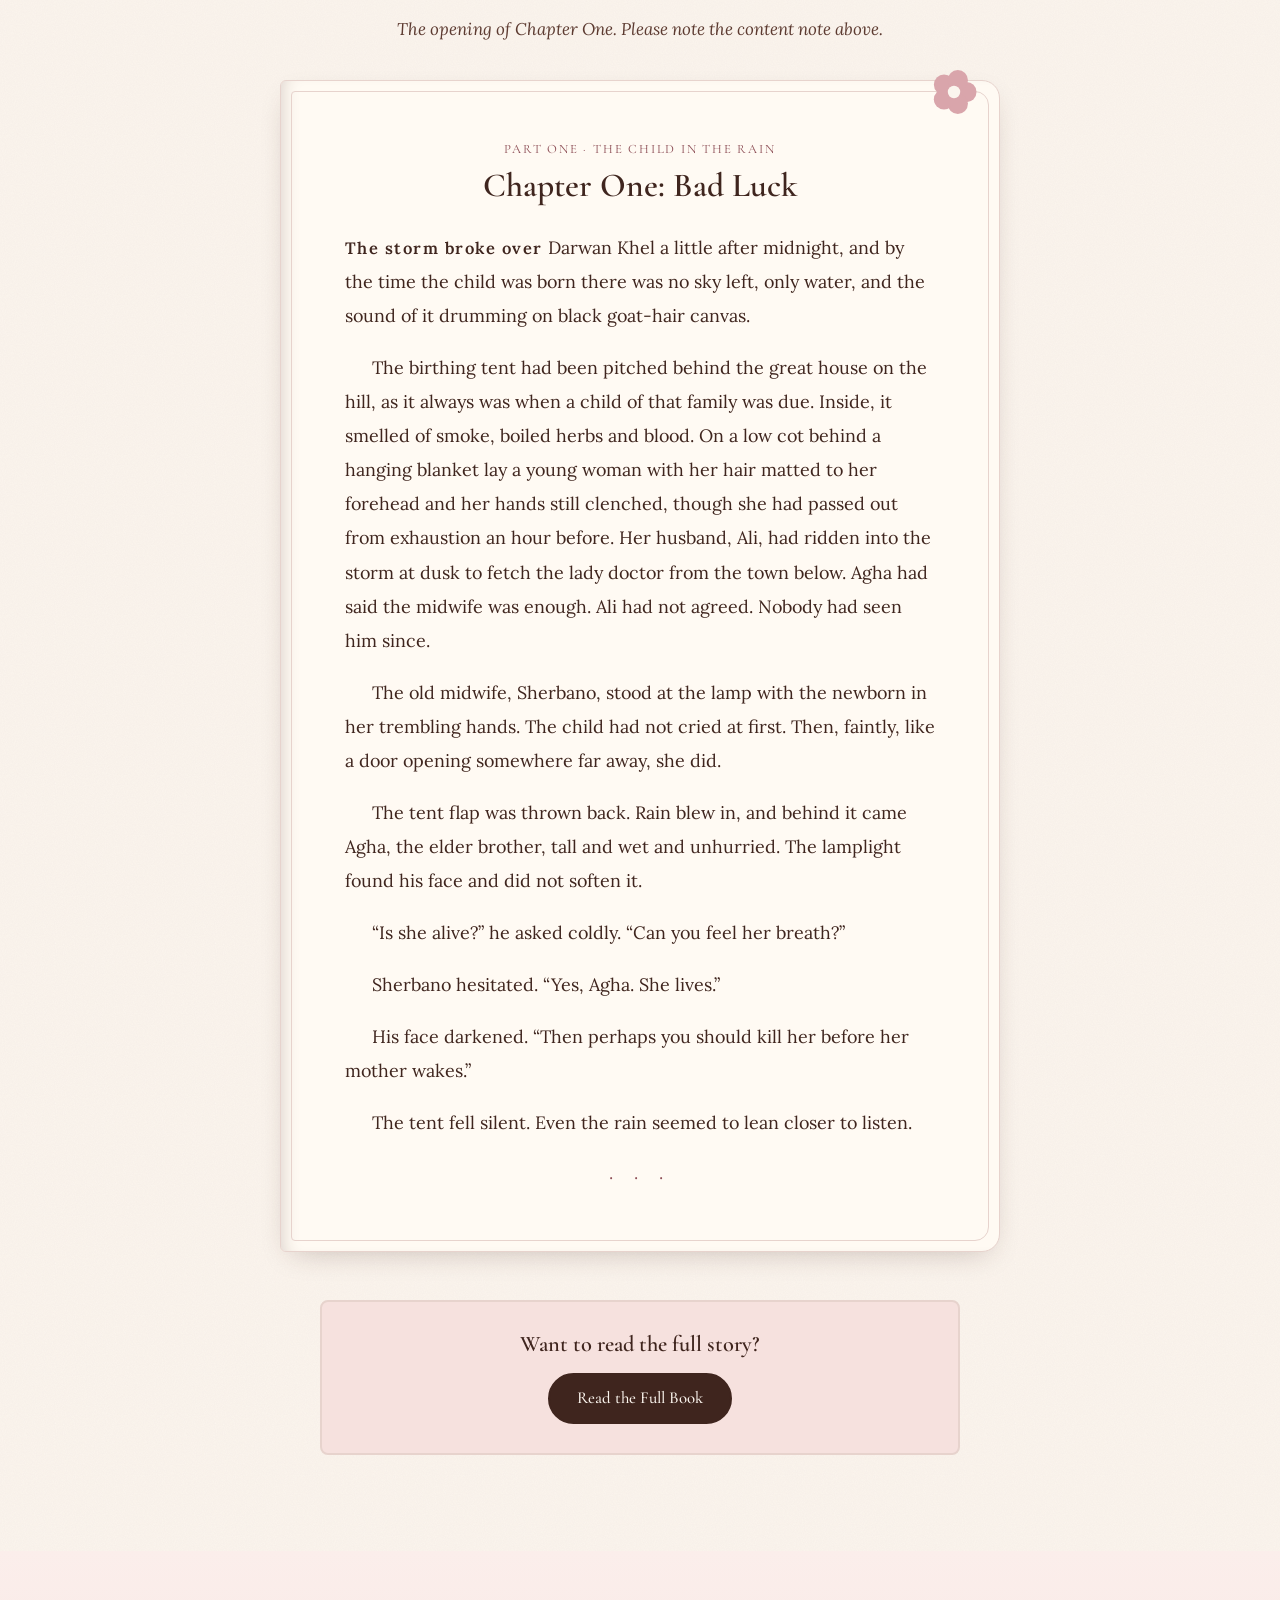
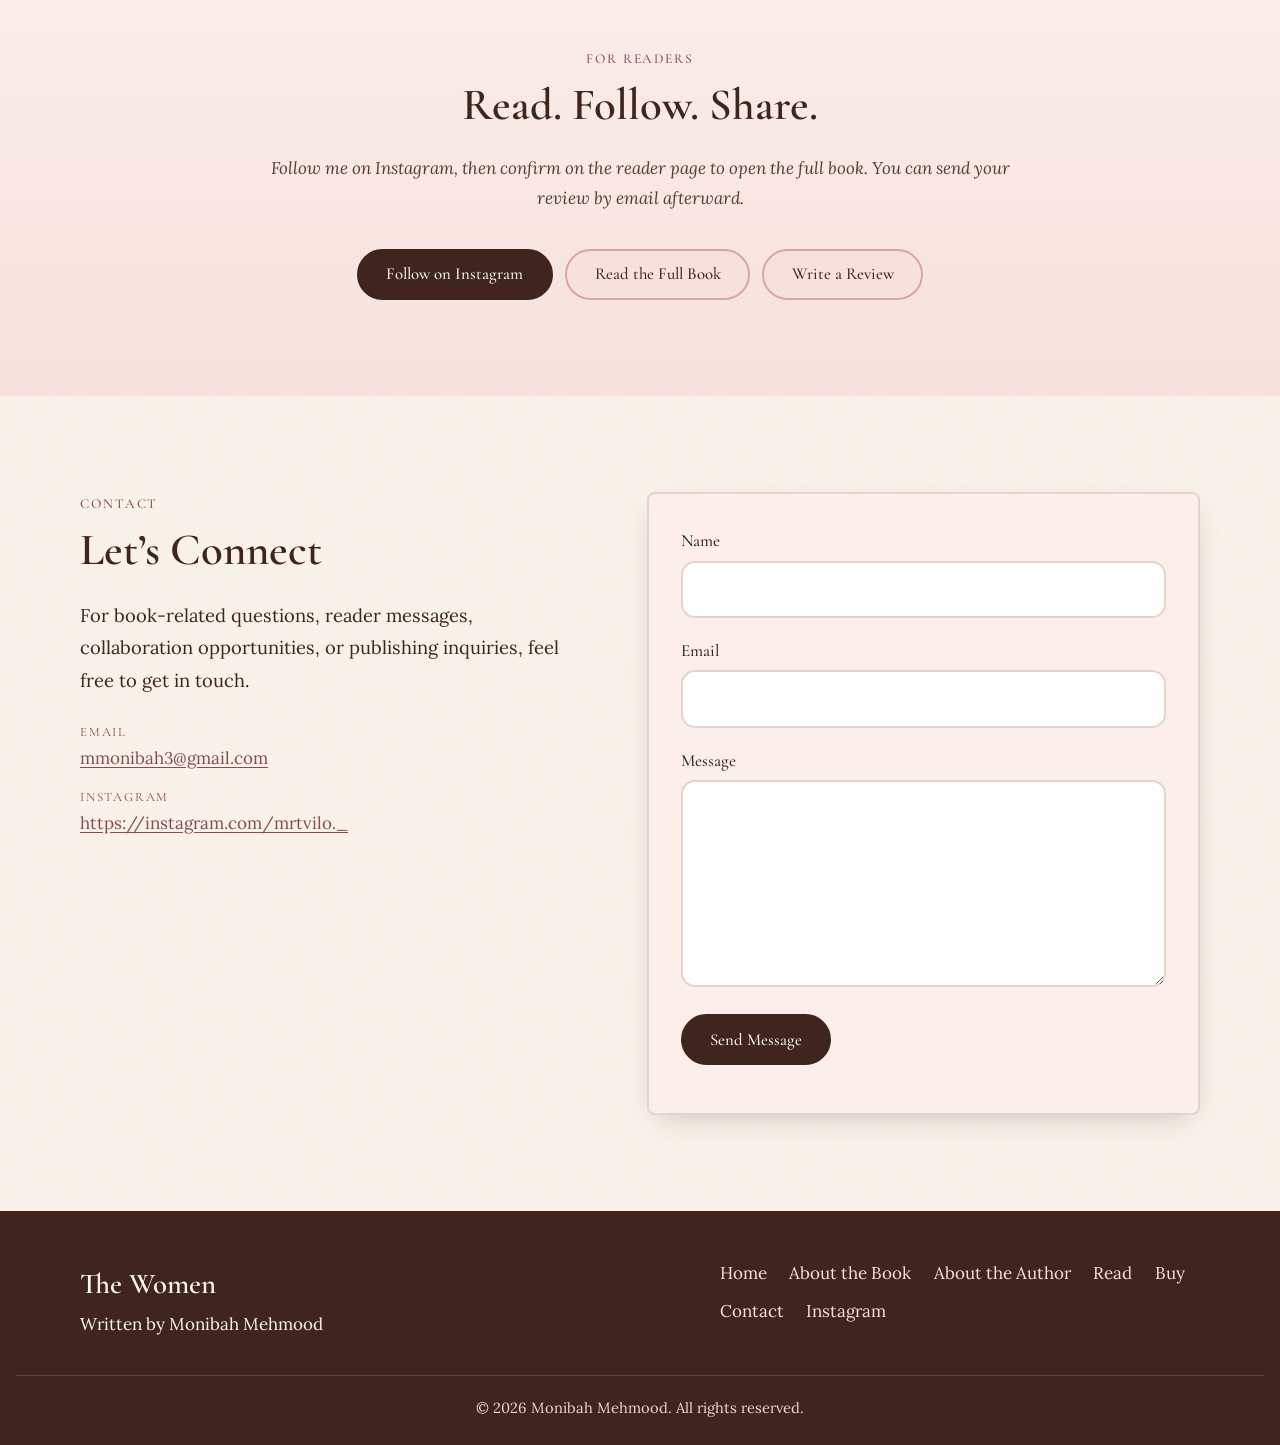
==== commit 52f499c6: "Gate book reader behind Instagram follow prompt" ====
--- a/index.html
+++ b/index.html
@@ -198,7 +198,7 @@
         <header class="section-head reveal">
           <p class="eyebrow">For Readers</p>
           <h2 id="community-title">Read. Follow. Share.</h2>
-          <p class="sub">The complete book is free to read here. Following and leaving a review are appreciated, but not required.</p>
+          <p class="sub">Follow me on Instagram, then confirm on the reader page to open the full book. You can send your review by email afterward.</p>
         </header>
 
         <div class="reader-actions reveal">
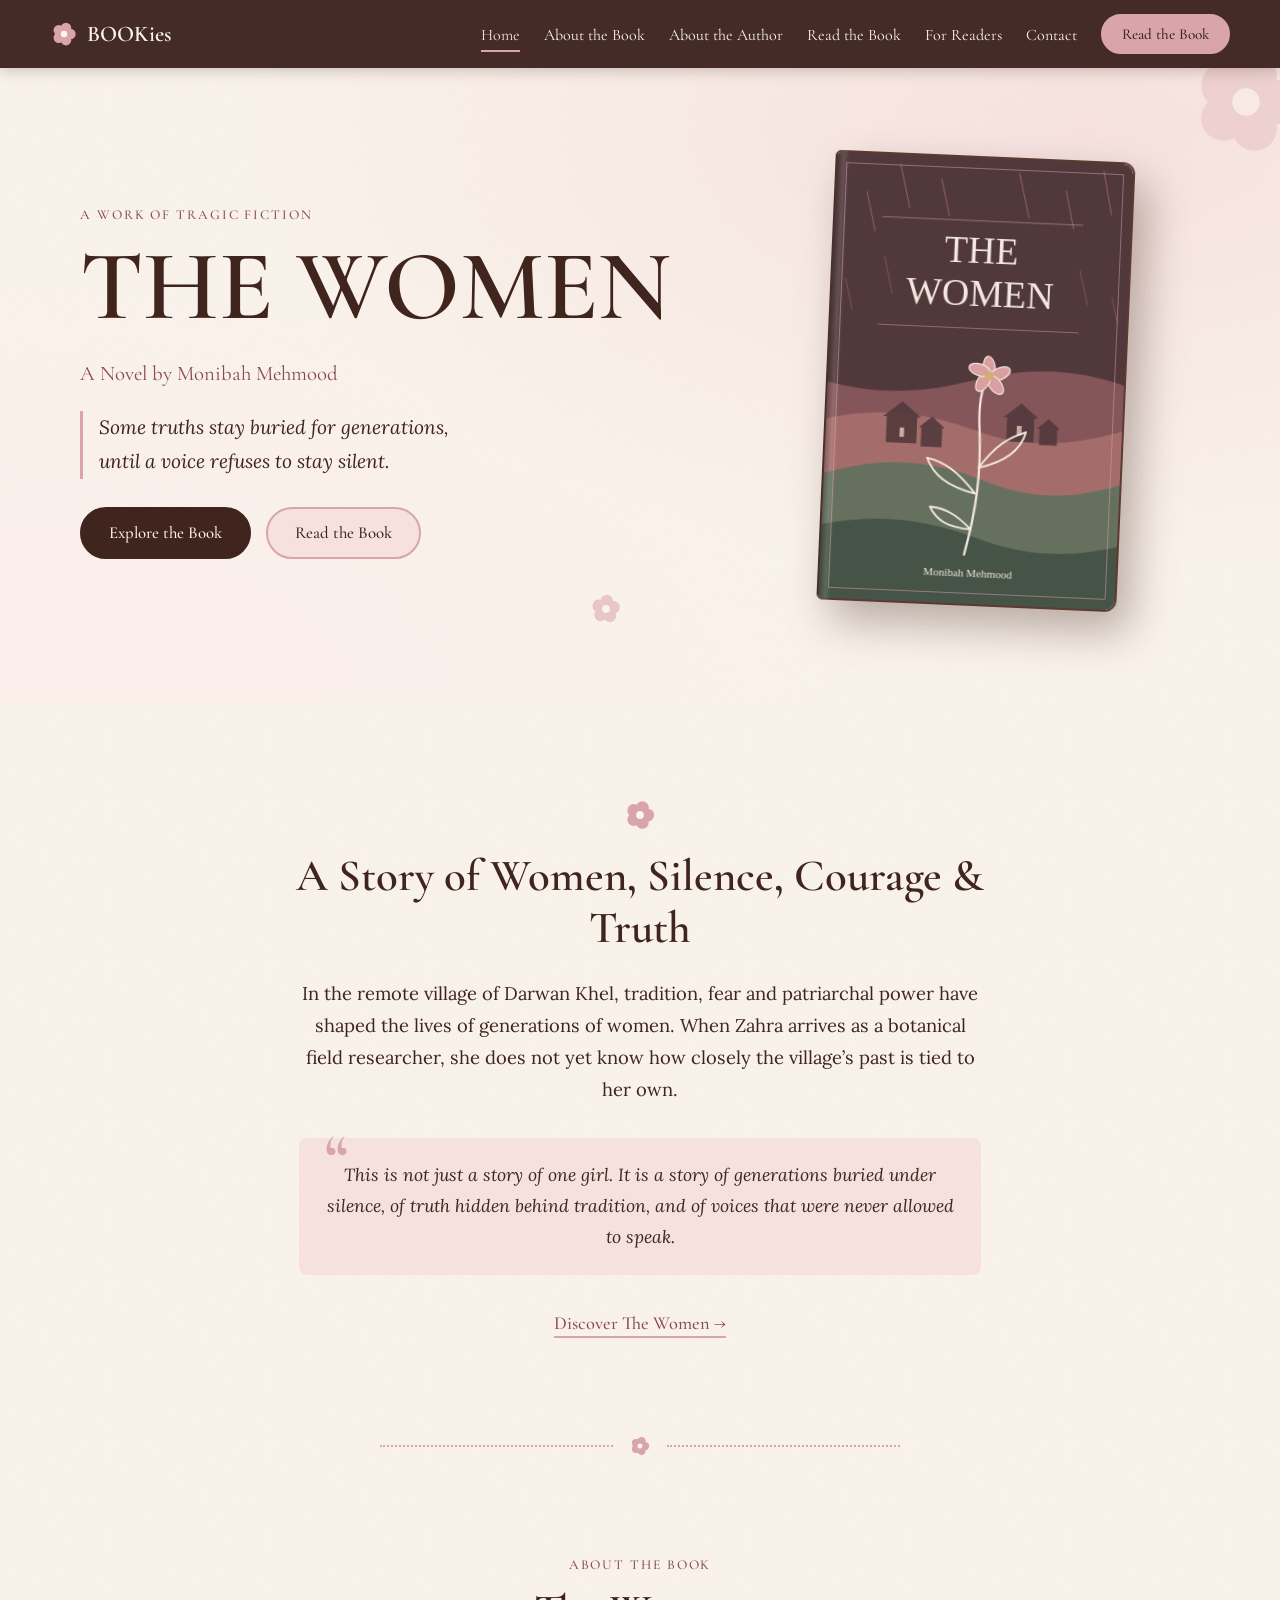
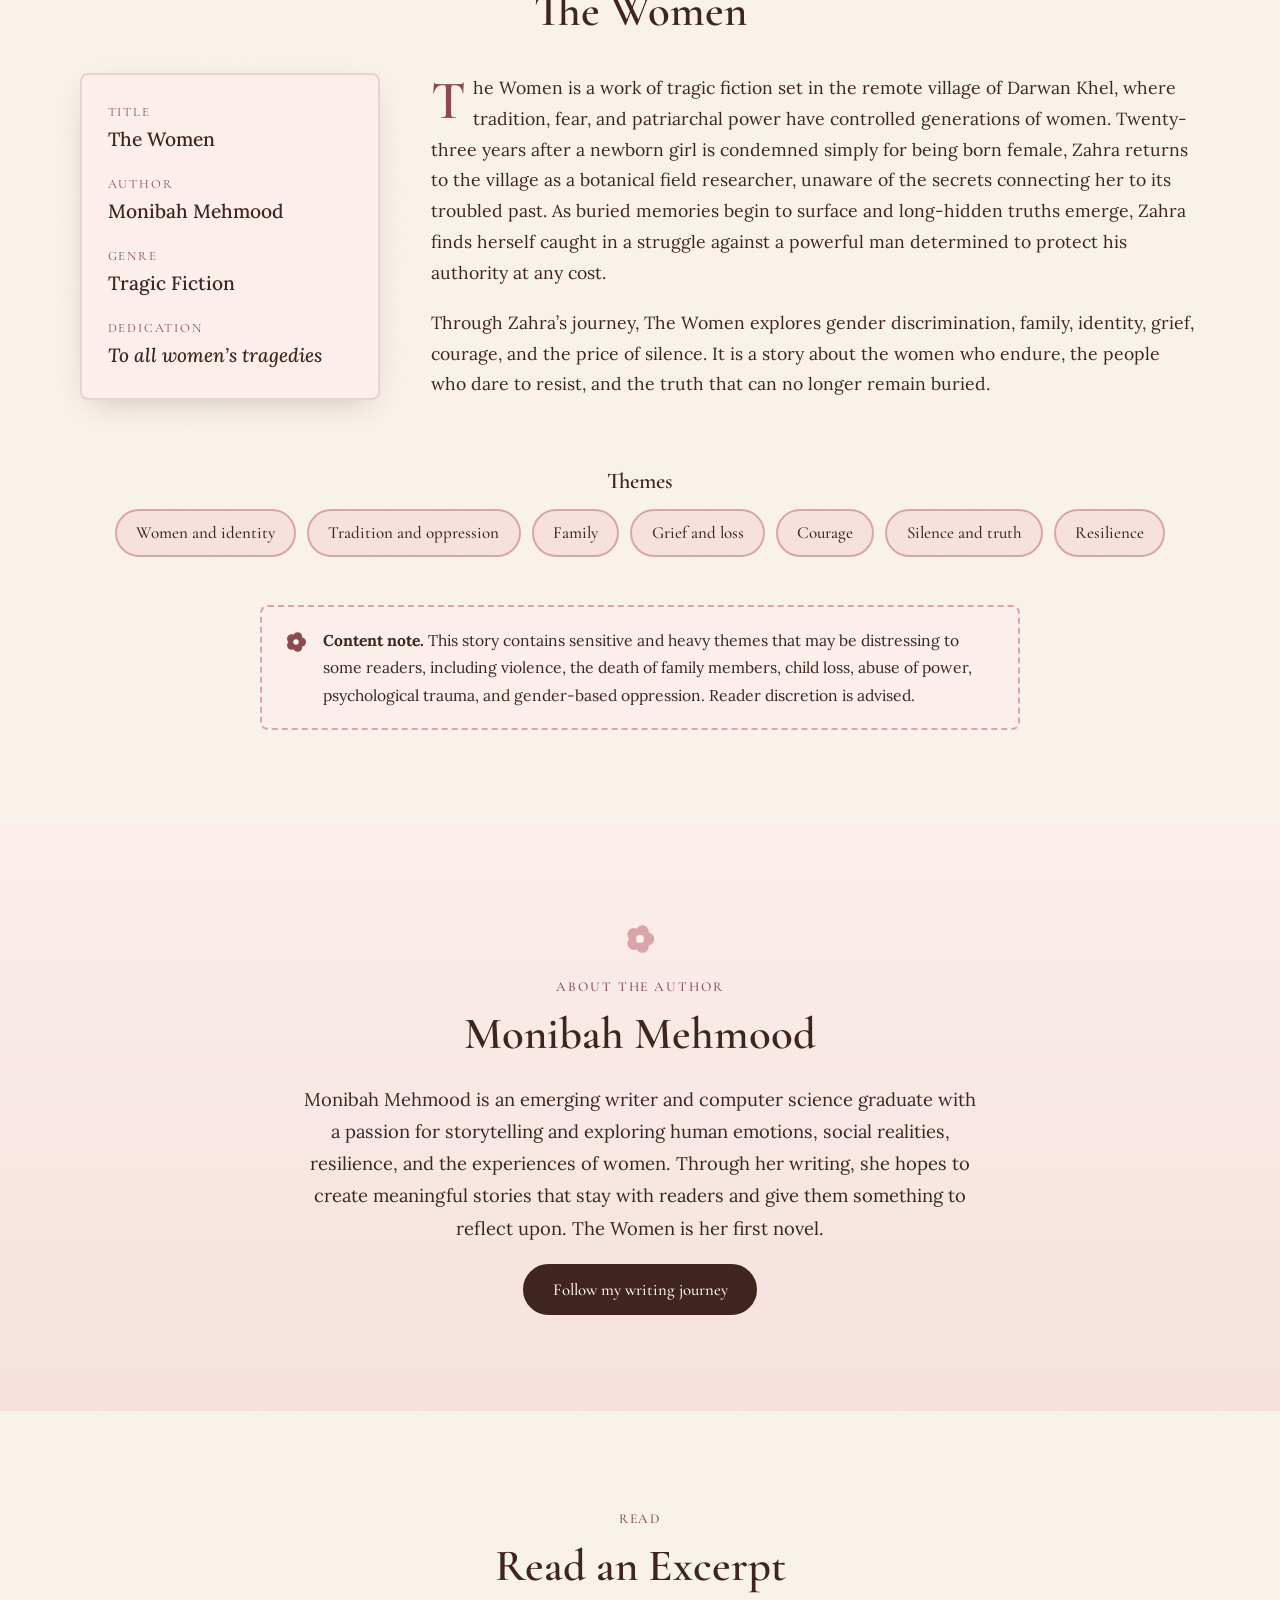
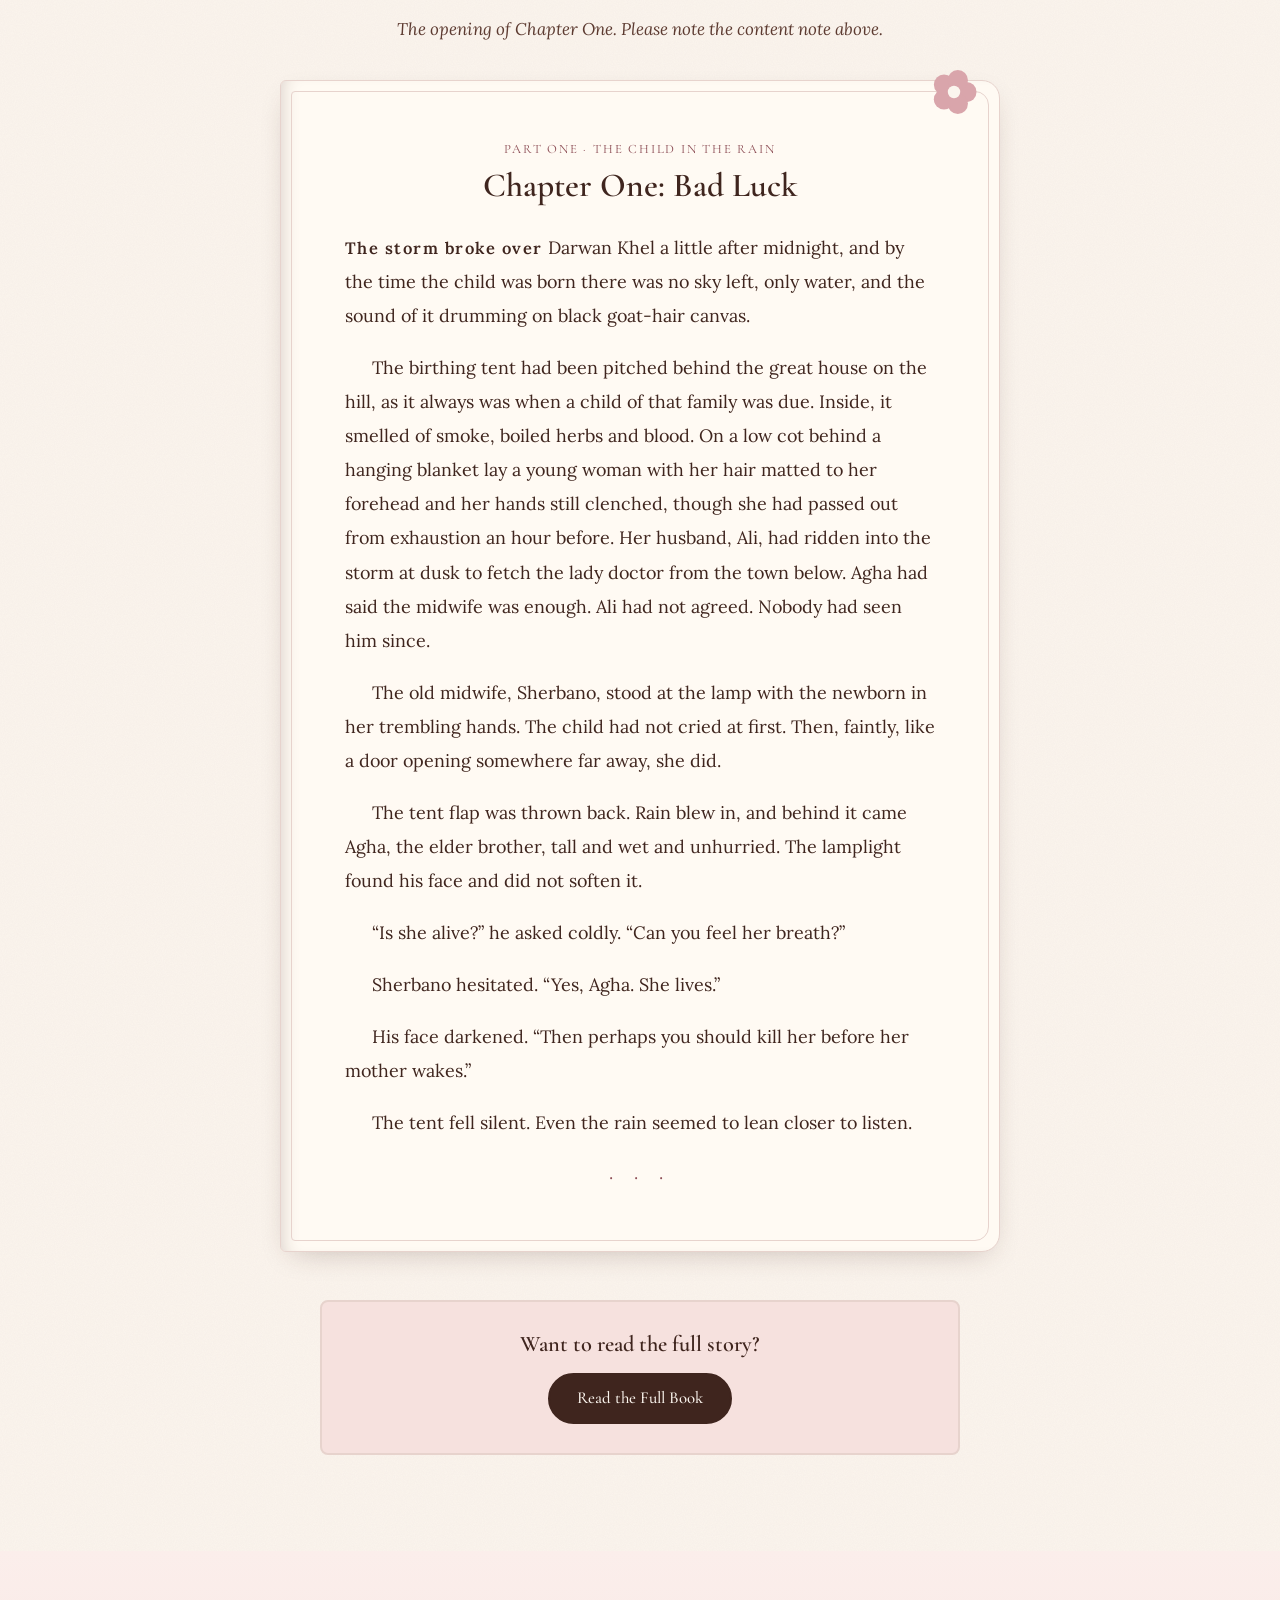
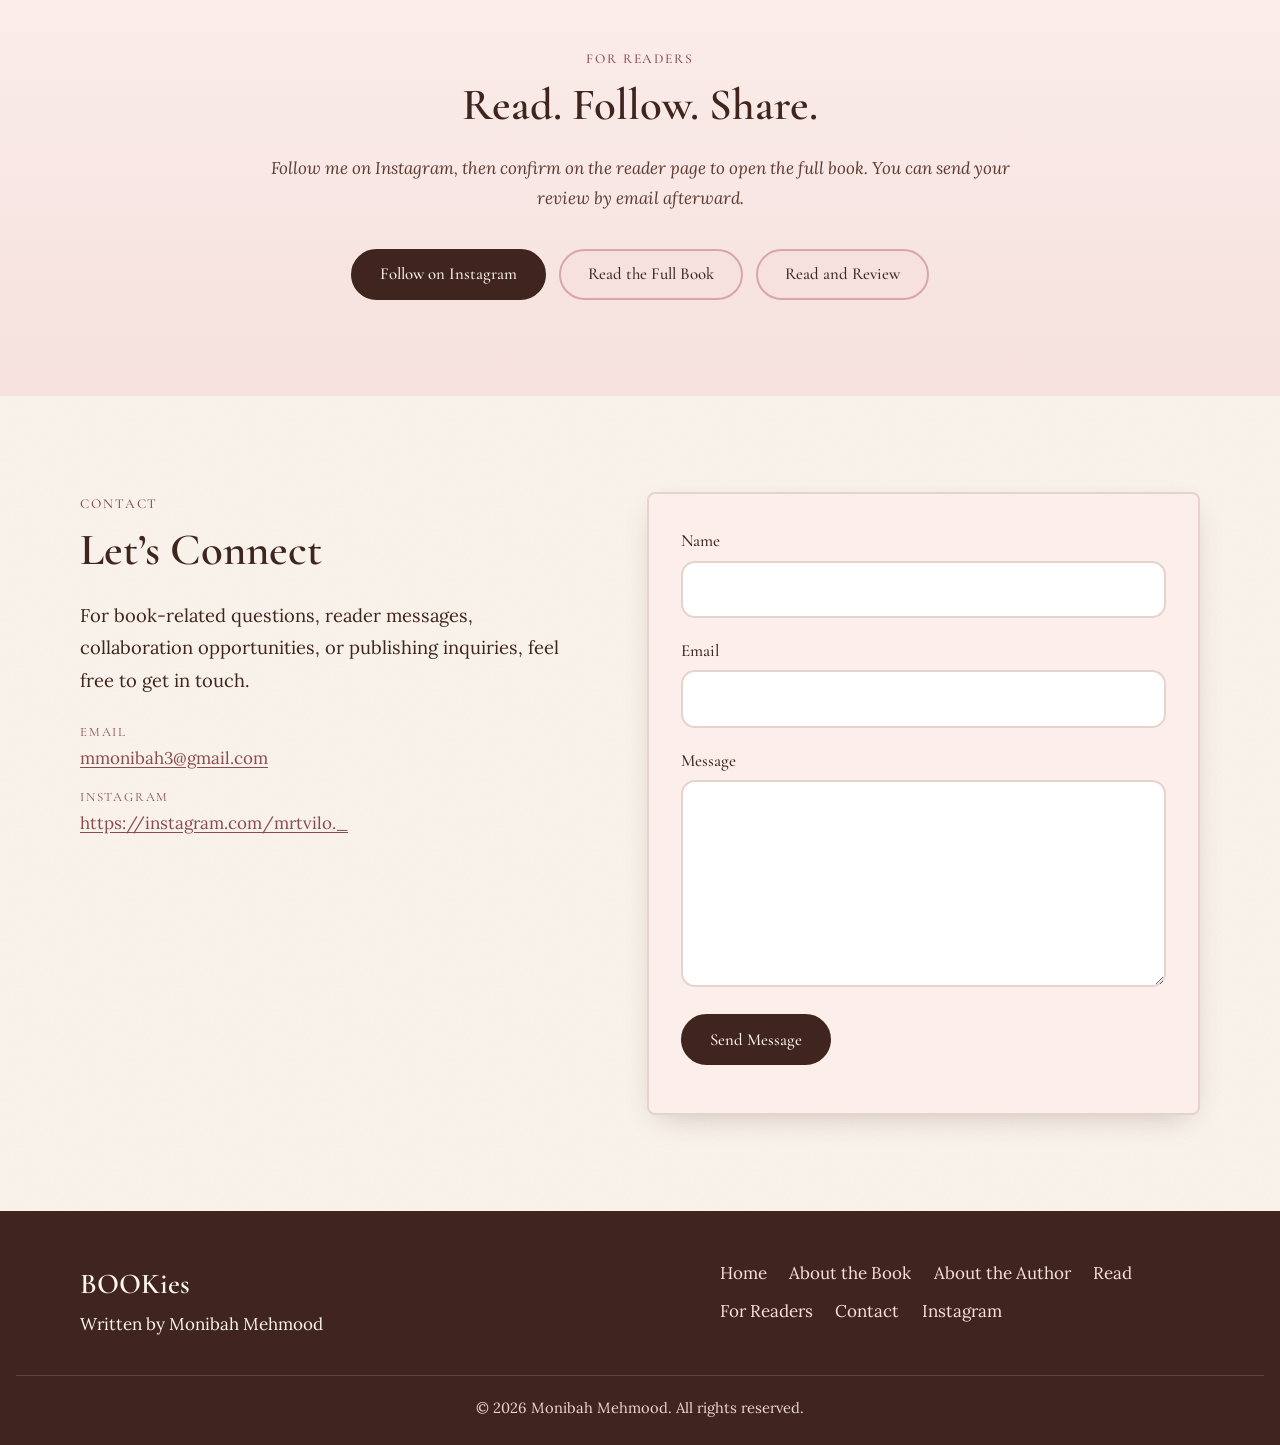
==== commit cb66b3f6: "Rebrand site and support emailed reviews" ====
--- a/index.html
+++ b/index.html
@@ -3,10 +3,10 @@
 <head>
   <meta charset="utf-8">
   <meta name="viewport" content="width=device-width, initial-scale=1">
-  <title>The Women — Official Author Website</title>
-  <meta name="description" content="The Women, a work of tragic fiction by Monibah Mehmood. Set in the village of Darwan Khel, it is a story of women, silence, courage and truth.">
+  <title>BOOKies | The Women by Monibah Mehmood</title>
+  <meta name="description" content="BOOKies, the author website of Monibah Mehmood. Read The Women, a work of tragic fiction set in Darwan Khel.">
   <meta name="theme-color" content="#4a2a22">
-  <meta property="og:title" content="The Women — Official Author Website">
+  <meta property="og:title" content="BOOKies | The Women by Monibah Mehmood">
   <meta property="og:description" content="A novel of tragic fiction by Monibah Mehmood.">
   <meta property="og:type" content="website">
   <link rel="icon" type="image/svg+xml" href="assets/favicon.svg">
@@ -32,9 +32,9 @@
   <!-- ===================== HEADER / NAV ===================== -->
   <header class="site-header" id="top">
     <nav class="nav" aria-label="Main navigation">
-      <a class="brand" href="#home" aria-label="The Women — home">
+      <a class="brand" href="#home" aria-label="BOOKies home">
         <svg class="brand-flower" aria-hidden="true"><use href="#flower"/></svg>
-        <span data-cfg-text="bookTitle">The Women</span>
+        <span data-cfg-text="siteName">BOOKies</span>
       </a>
 
       <button class="nav-toggle" type="button" aria-expanded="false" aria-controls="nav-menu" aria-label="Open menu">
@@ -204,7 +204,7 @@
         <div class="reader-actions reveal">
           <a class="btn btn-primary" href="https://instagram.com/mrtvilo._" data-cfg-href="instagramUrl" target="_blank" rel="noopener noreferrer">Follow on Instagram<span class="sr-only"> (opens in a new tab)</span></a>
           <a class="btn btn-secondary" href="book.html">Read the Full Book</a>
-          <a class="btn btn-secondary" href="mailto:mmonibah3@gmail.com?subject=Review%20of%20The%20Women" data-cfg-href="reviewUrl">Write a Review</a>
+          <a class="btn btn-secondary" href="book.html">Read and Review</a>
         </div>
       </div>
     </section>
@@ -253,7 +253,7 @@
   <footer class="site-footer">
     <div class="container footer-grid">
       <div>
-        <p class="footer-title" data-cfg-text="bookTitle">The Women</p>
+        <p class="footer-title" data-cfg-text="siteName">BOOKies</p>
         <p>Written by <span data-cfg-text="authorName">Monibah Mehmood</span></p>
       </div>
       <nav aria-label="Footer navigation">
@@ -262,7 +262,7 @@
           <li><a href="#about-book">About the Book</a></li>
           <li><a href="#about-author">About the Author</a></li>
           <li><a href="#read">Read</a></li>
-          <li><a href="#buy">Buy</a></li>
+          <li><a href="#community">For Readers</a></li>
           <li><a href="#contact">Contact</a></li>
           <li><a href="https://instagram.com/YOUR_USERNAME" data-cfg-href="instagramUrl" target="_blank" rel="noopener noreferrer">Instagram<span class="sr-only"> (opens in a new tab)</span></a></li>
         </ul>
